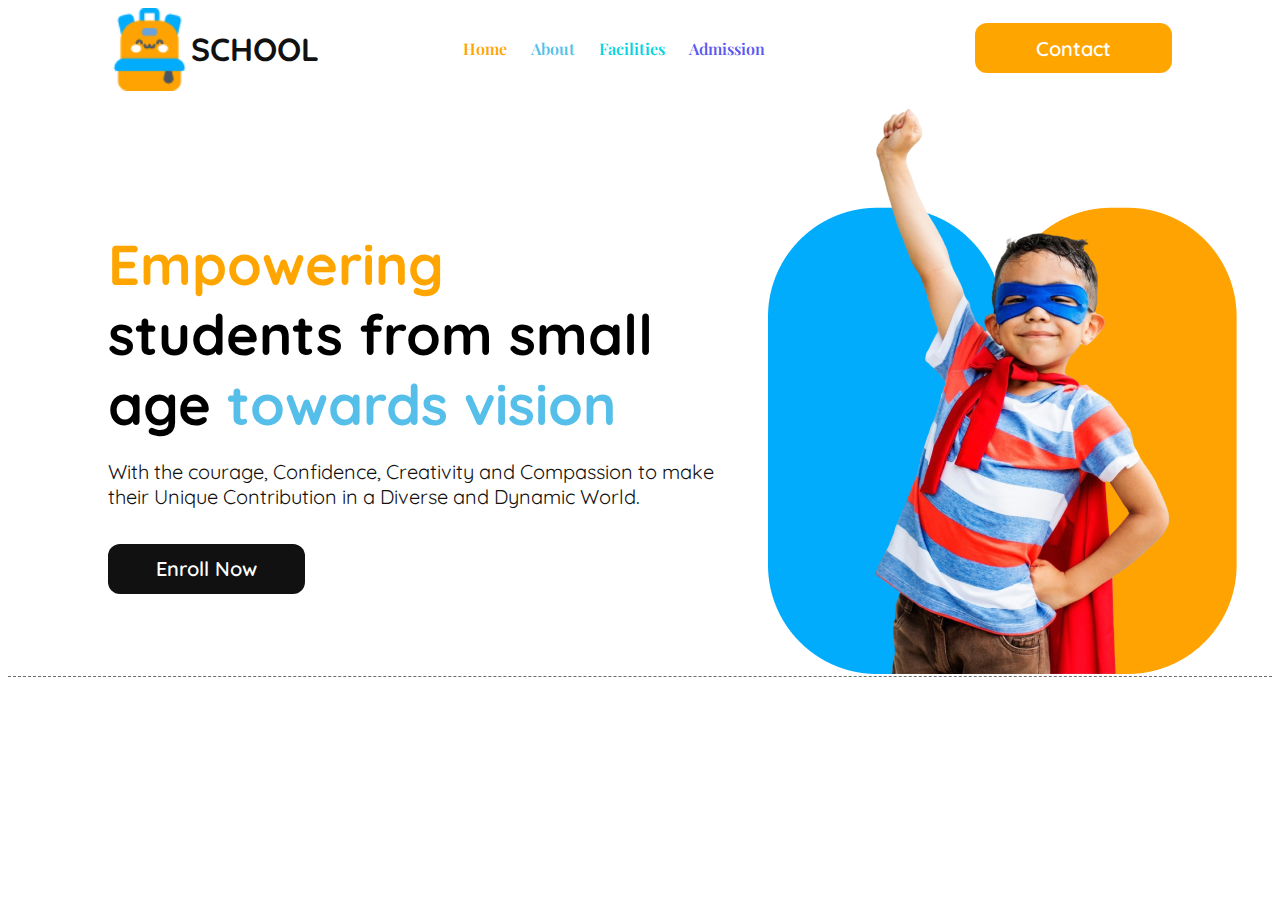
==== index.html @ a9dd479c "first coding html and css code" ====
<!DOCTYPE html>
<html lang="en">
<head>
    <meta charset="UTF-8">
    <meta name="viewport" content="width=device-width, initial-scale=1.0">
    <title>Document</title>
    <link rel="stylesheet" href="https://cdnjs.cloudflare.com/ajax/libs/font-awesome/6.7.2/css/all.min.css" integrity="sha512-Evv84Mr4kqVGRNSgIGL/F/aIDqQb7xQ2vcrdIwxfjThSH8CSR7PBEakCr51Ck+w+/U6swU2Im1vVX0SVk9ABhg==" crossorigin="anonymous" referrerpolicy="no-referrer" />
    <!-- css style link -->
    <link rel="stylesheet" href="style.css">
</head>
<body>
    <header>
        <nav class="navbar">
            <div class="nav-lh">
                <img src="assets/logo.png" alt="" class="nav-logo">
                <h1 class="nav-title">SCHOOL</h1>
            </div>
            <div class="nav-links">
                <a style="color: orange;" href="#">Home</a>
                <a style="color: rgb(85, 191, 233)" href="#">About</a>
                <a style="color: rgb(5, 212, 223);" href="#">Facilities</a>
                <a style="color: rgb(93, 88, 239);" href="#">Admission</a>
            </div>
            <div class="nav-btn">
                <button style="background-color: orange;" class="primary-btn">Contact</button>
            </div>
            <div class="fas fa-bars" id="menu-btn"></div>
        </nav>

        <div class="header">
             <div class="header-container">
                <h2 class="header-title"><span style="color: orange;">Empowering </span><br> students from small age <span style="color:rgb(85, 191, 233);">towards vision</span></h2>
                <p class="header-des">With the courage, Confidence, Creativity and Compassion to make their Unique Contribution in a Diverse and Dynamic World.</p>
                <button class="primary-btn">Enroll Now</button>
             </div>
            <div class="header-img">
                <img src="assets/hero-kids.png" alt="" class="hero">
            </div>
        </div>
    </header>
    <main>
        
    </main>
    <footer>
        
    </footer>
</body>
</html>
---- style.css ----
@import url('https://fonts.googleapis.com/css2?family=Playfair+Display:ital,wght@0,400..900;1,400..900&family=Quicksand:wght@300..700&display=swap');

body{
    font-family: "Playfair Display", serif;
  font-optical-sizing: auto;
  font-weight:600;
  font-style: normal;
}
/* share code */
.primary-btn{
    width: 197px;
    height: 50px;
    justify-content: center;
    align-items: center;
    padding: 10px;
    border-radius: 12px;
    background: rgb(17, 17, 17);
    color: rgb(255, 255, 255);
    font-family: Quicksand;
    font-size: 20px;
    font-weight: 600;
    margin-top: 15px;
    border: none;
}


/* navbar start here */
 nav{
    display: flex;
    justify-content: space-between;
    margin-left: 100px;
    margin-right: 100px;
 }
 .nav-lh{
    display: flex;
 }
 .nav-logo{
    width: 100%;
    height: 100%;
 }
 .nav-title{
    color: rgb(17, 17, 17);
    font-family: Quicksand;
    font-size: 32px;
    font-weight: 700;
 }
 .nav-links{
    width: 387px;
    height: 30px;
    margin-top: 30px;
 }
 .nav-links > a{
    text-decoration: none;
    margin-left: 20px;
 }
 /* header section start */
 header{
    border-bottom: 1px dashed rgb(109, 108, 108);
 }
 .header{
    width: 1158.61px;
    height: 575px;
    margin-left: 100px;
    margin-top: 10px;
    display: flex;
    flex-direction: row;
    justify-content: flex-start;
    align-items: center;
    gap: 50;
 }
 .header-title{
    width: 640px;
    height: 183px;
    font-family: Quicksand;
    font-size: 56px;
    font-weight: 700;
    text-align: left;
 }
 .header-des{
    width: 640px;
    color: rgb(17, 17, 17);
    font-family: Quicksand;
    font-size: 20px;
    font-weight: 400;
    line-height: 25px;
    text-align: left;
 }
 .header-img{
    margin-left: 20px;
 }
 #menu-btn{
    display: none;
 }






 @media screen and (max-width:576px) {
    .nav-title, .nav-links, .nav-btn{
        display: none;
    }
    nav{
        display: flex;
        width: 100%;
        margin-left: 0;
        border-bottom:1px solid rgb(254, 163, 1);
    }
    .nav-logo{
        height:54px;
        margin-bottom: 20px;
    }
    #menu-btn{
        display: inline-block;
        margin-right: 0;
        font-size:30px;
    }
    .header{
        margin-top: 50px;
        height: 100%;
        width: 100%;
        display: flex;
        flex-direction: column-reverse;
        text-align: center;
        margin-left: 0;
        border-bottom: none;
    }
    .header-container .header-title, .header-des, .header-img{
        width: 100%;
        height: 100%;
        text-align: center;
        margin-left: 0;
    }
     .header-img > img{
        width: 100%;
        
        margin-left: 0;
     } 
 }
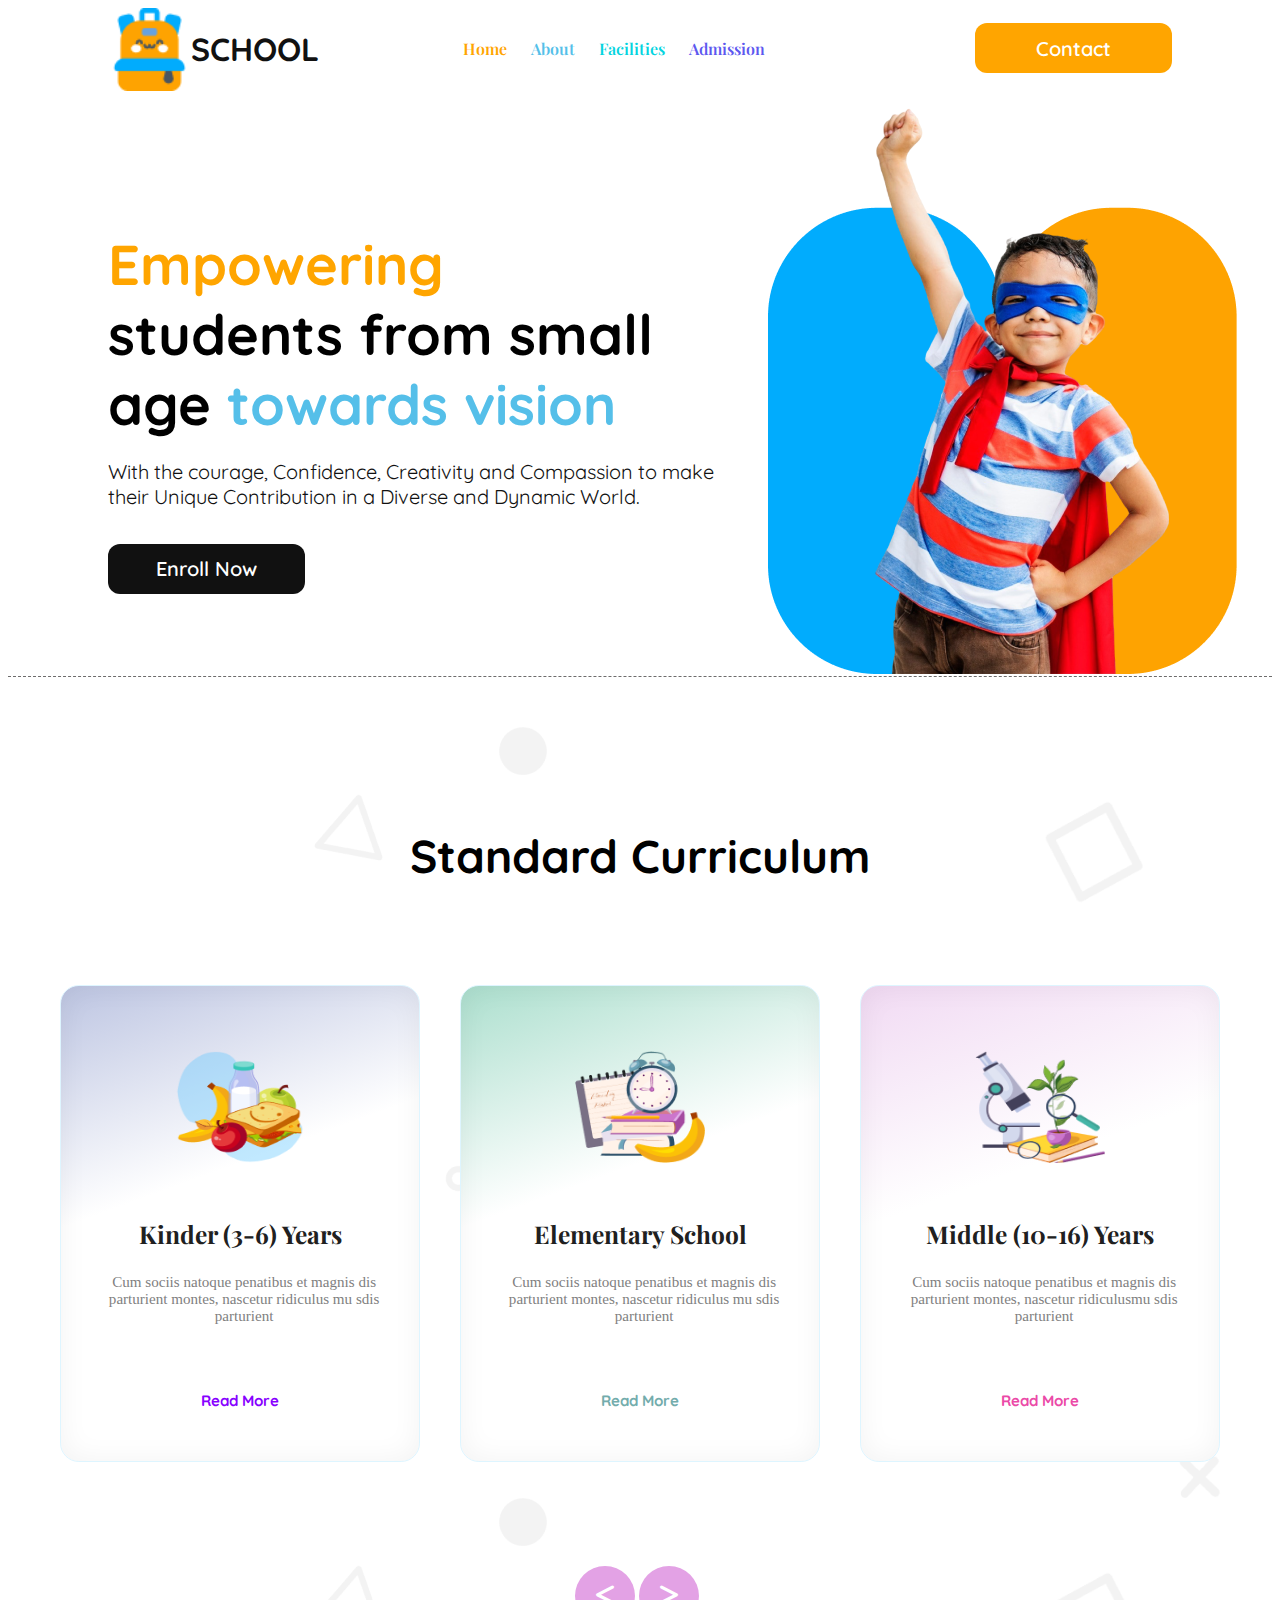
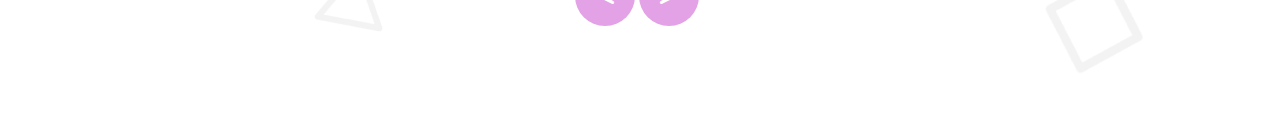
==== commit 4856721b: "added curriculum section" ====
--- a/index.html
+++ b/index.html
@@ -26,7 +26,9 @@
             </div>
             <div class="fas fa-bars" id="menu-btn"></div>
         </nav>
+        <!-- navbar ends here -->
 
+        <!-- banner start here -->
         <div class="header">
              <div class="header-container">
                 <h2 class="header-title"><span style="color: orange;">Empowering </span><br> students from small age <span style="color:rgb(85, 191, 233);">towards vision</span></h2>
@@ -38,8 +40,35 @@
             </div>
         </div>
     </header>
+    <!-- main section start here -->
     <main>
-        
+        <section class="curriculum">
+            <h1 class="curriculum-title">Standard Curriculum</h1>
+            <div class="card-container">
+                <div id="card-1" class="card">
+                    <img src="assets/kinder.png" alt="" class="card-img">
+                    <h3 class="card-title">Kinder (3-6) Years</h3>
+                    <p class="card-des">Cum sociis natoque penatibus et magnis dis parturient montes, nascetur ridiculus mu sdis parturient</p>
+                    <button style=" color: rgb(135, 0, 255);" class="card-btn">Read More</button>
+                </div>
+                <div id="card-2" class="card">
+                    <img src="assets/elementary.png" alt="" class="card-img">
+                    <h3 class="card-title">Elementary School</h3>
+                    <p class="card-des">Cum sociis natoque penatibus et magnis dis parturient montes, nascetur ridiculus mu sdis parturient</p>
+                    <button style=" color: rgb(115, 172, 172);" class="card-btn">Read More</button>
+                </div>
+                <div id="card-3" class="card">
+                    <img src="assets/middle.png" alt="" class="card-img">
+                    <h3 class="card-title">Middle (10-16) Years</h3>
+                    <p class="card-des">Cum sociis natoque penatibus et magnis dis parturient montes, nascetur ridiculusmu sdis parturient</p>
+                    <button style=" color: rgb(235, 73, 167);" class="card-btn">Read More</button>
+                </div>
+            </div>
+            <div class="than-icon">
+                <button class="btn pg-btn"><i class="fas fa-less-than"> </i></button>
+                <button class="btn pg-btn"><i class="fas fa-greater-than"></i></button>
+            </div>
+        </section>
     </main>
     <footer>
         
--- a/style.css
+++ b/style.css
@@ -91,8 +91,99 @@
  #menu-btn{
     display: none;
  }
-
-
+ /* curriculum section related style */
+ .curriculum{
+   height: 879px;
+   margin-top: 50px;
+   display: flex;
+   flex-direction: column;
+   justify-content: flex-start;
+   align-items: center;
+   gap: 80;
+   padding: 60px 0px 60px 0px;
+   background: url(assets/bg.png);
+ }
+ .curriculum-title{
+   color: rgb(0, 0, 0);
+   font-family: Quicksand;
+   font-size: 46px;
+   font-weight: 700;
+   text-align: center;
+   margin-bottom: 100px;
+   margin-top: 40px;
+ }
+ .card-container{
+   width: 1160px;
+   height: 481.5px;
+   margin: 0 auto;
+   display: flex;
+   gap: 40px;
+ }
+ #card-1{
+   box-shadow: inset 0px 0px 28.3px 0.94px rgba(0, 0, 0, 0.05);
+background: linear-gradient(160.00deg, rgb(189, 197, 226),rgba(255, 255, 255, 0) 40%),rgb(255, 255, 255);
+ }
+ #card-2{
+   box-shadow: inset 0px 0px 28.3px 0.94px rgba(0, 0, 0, 0.05);
+background: linear-gradient(160.00deg, rgb(172, 223, 206),rgba(255, 255, 255, 0) 40%),rgb(255, 255, 255);
+ }
+ #card-3{
+   box-shadow: inset 0px 0px 28.3px 0.94px rgba(0, 0, 0, 0.05);
+background: linear-gradient(160.00deg, rgb(241, 218, 243),rgba(255, 255, 255, 0) 40%),rgb(255,255,255);
+ }
+ .card{
+   width: 367.8px;
+   height: 476.78px;
+   box-sizing: border-box;
+   border: 0.94px solid rgb(222, 245, 255);
+   border-radius: 18.86px;
+   text-align: center;
+ }
+ .card-img{
+   width: 130.7px;
+   height:111.94px;
+   margin-top: 65px;
+ }
+ .card-title{
+   color: rgb(32, 32, 32);
+   font-size: 24.52px;
+   font-weight: 700;
+   text-align: center;
+   margin-top: 50px;
+ }
+ .card-des{
+   width: 286.26px;
+   color: rgb(128, 128, 128);
+   font-family: Raleway;
+   font-size: 15.09px;
+   font-weight: 500;
+   margin-left: 40px;
+   text-align: center;
+ }
+ .card-btn{
+   background: none;
+   border: none;
+   font-family: Quicksand;
+   font-size: 15.09px;
+   font-weight: 700;
+   text-align: center;
+   margin-top: 50px;
+ }
+ .than-icon{
+   margin-top: 100px;
+   width: 130px;
+   height: 60px
+ }
+ .pg-btn{
+   width: 60px;
+   height: 60px;
+   border-radius: 30px;
+   border: none;
+   background: rgb(227, 162, 229);
+   color: rgb(255, 255, 255);
+   font-size: 24px;
+   text-align: center;
+ }
 
 
 
@@ -134,7 +225,27 @@
     }
      .header-img > img{
         width: 100%;
-        
         margin-left: 0;
      } 
+     .curriculum{
+      height: 100%;
+      display: flex;
+      flex-direction: column;
+      justify-content: flex-start;
+      align-items: center;
+      gap: 50;
+      padding: 60px 0px 60px 0px;
+      background: url(assets/bg.png);
+    }
+     .card-container{
+      width: 100%;
+      height: 100%;
+      margin: 0 auto;
+      display: flex;
+      flex-direction: column;
+      gap: 40px;
+    }
+    .pg-btn{
+      display: none;
+    }
  }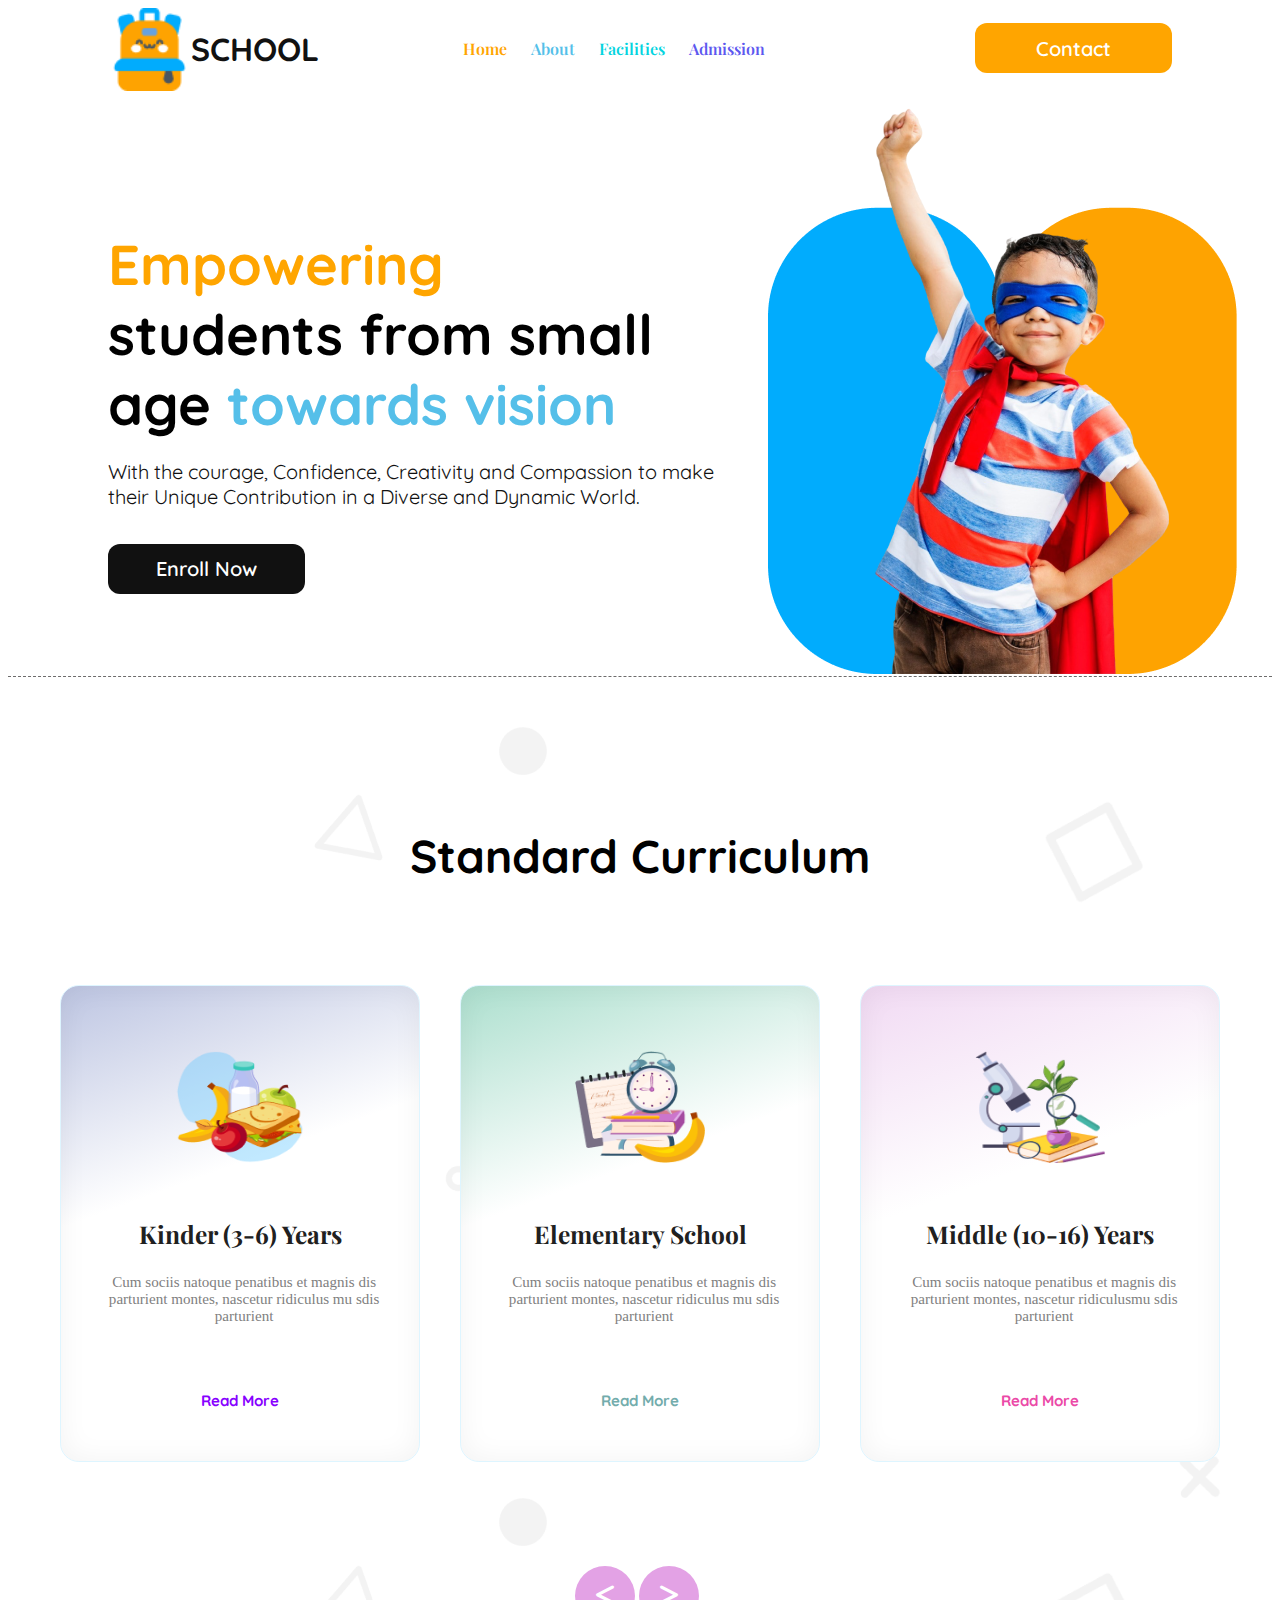
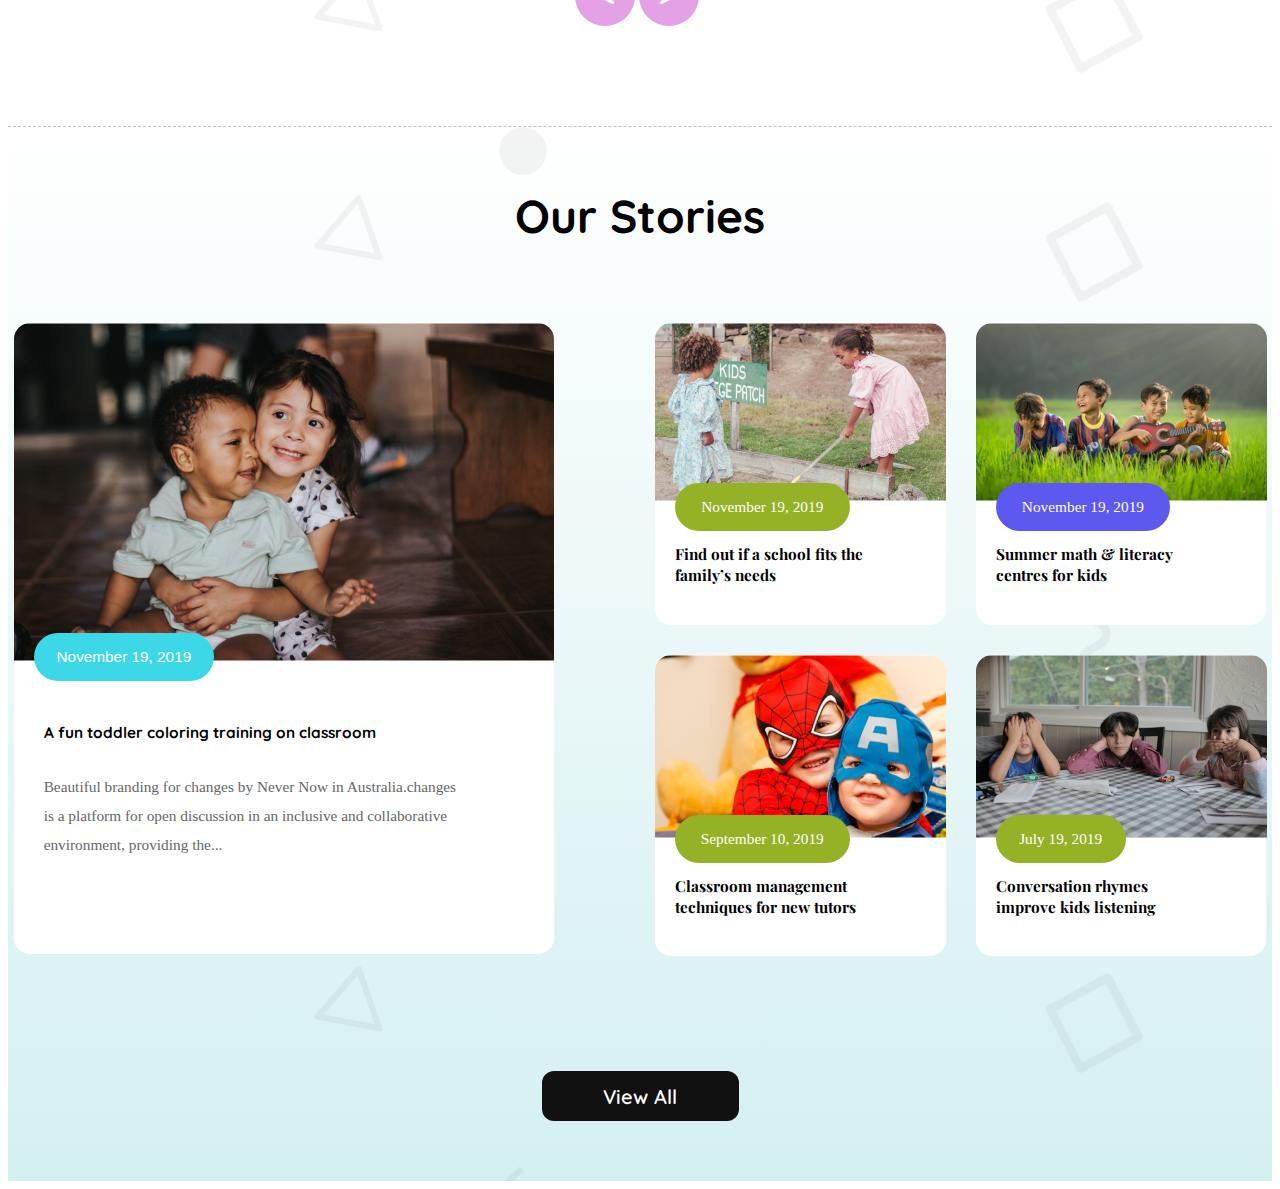
==== commit 42290ca3: "added 1 section" ====
--- a/index.html
+++ b/index.html
@@ -42,6 +42,7 @@
     </header>
     <!-- main section start here -->
     <main>
+        <!-- curriculum section starts -->
         <section class="curriculum">
             <h1 class="curriculum-title">Standard Curriculum</h1>
             <div class="card-container">
@@ -69,6 +70,53 @@
                 <button class="btn pg-btn"><i class="fas fa-greater-than"></i></button>
             </div>
         </section>
+        <!-- stories section starts -->
+         <section class="stories">
+            <h2 class="stories-title">Our Stories</h2>
+            <div class="children-cards">
+                <div class="children-card-1">
+                    <div id="baby-card">
+                        <img class="baby-img" src="assets/story-1.png" alt="" srcset="">
+                        <button style="background-color: rgb(60, 216, 232);" class="baby-card-btn1">November 19, 2019</button>
+                        <p class="baby-des1">A fun toddler coloring training on classroom</p>
+                        <p class="baby-des-2">Beautiful branding for changes by Never Now in Australia.changes is a platform for open discussion in an inclusive and collaborative environment, providing the...</p>
+                    </div>
+                </div>
+                <div class="children-card-2">
+                    <div class="baby-card">
+                        <img class="baby-img" src="assets/story-2.png" alt="" srcset="">
+                        <button style="background-color: rgb(149, 178, 38);" class="baby-card-btn">November 19, 2019</button>
+                        <p class="baby-des">Find out if a school fits the family’s needs</p>
+                    </div>
+                    <div class="baby-card">
+                        <img class="baby-img" src="assets/story-3.png" alt="" srcset="">
+                        <button style="background-color:rgb(93, 88, 240);" class="baby-card-btn">November 19, 2019</button>
+                        <p class="baby-des">Summer math & literacy centres for kids</p>
+                    </div>
+                    <div class="baby-card hide-card">
+                        <img class="baby-img" src="assets/story-3.png" alt="" srcset="">
+                        <button style="background-color:rgb(93, 88, 240);" class="baby-card-btn">November 19, 2019</button>
+                        <p class="baby-des">Summer math & literacy centres for kids</p>
+                    </div>
+                    <div class="baby-card hide-card">
+                        <img class="baby-img" src="assets/story-3.png" alt="" srcset="">
+                        <button style="background-color:rgb(93, 88, 240);" class="baby-card-btn">November 19, 2019</button>
+                        <p class="baby-des">Summer math & literacy centres for kids</p>
+                    </div>
+                    <div class="baby-card">
+                        <img class="baby-img" src="assets/story-4.png" alt="" srcset="">
+                        <button style="background-color: rgb(149, 178, 38);" class="baby-card-btn">September 10, 2019</button>
+                        <p class="baby-des">Classroom management techniques for new tutors</p>
+                    </div>
+                    <div class="baby-card">
+                        <img class="baby-img" src="assets/story-5.png" alt="" srcset="">
+                        <button style="background-color: rgb(149, 178, 38); width: 130px;" class="baby-card-btn">July 19, 2019</button>
+                        <p class="baby-des">Conversation rhymes improve kids listening</p>
+                    </div>
+                </div>
+            </div>
+            <button class="primary-btn">View All</button>
+         </section>
     </main>
     <footer>
         
--- a/style.css
+++ b/style.css
@@ -102,6 +102,7 @@
    gap: 80;
    padding: 60px 0px 60px 0px;
    background: url(assets/bg.png);
+   border-bottom: 1px dashed rgb(194, 192, 192);
  }
  .curriculum-title{
    color: rgb(0, 0, 0);
@@ -184,8 +185,121 @@
    font-size: 24px;
    text-align: center;
  }
-
-
+ /* stories related style */
+
+ .stories{
+   display: flex;
+   flex-direction: column;
+   justify-content: center;
+   align-items: center;
+   gap: 80;
+   padding: 60px 0px 60px 0px;
+   margin-top: 0;
+   background: url(assets/bg.png),linear-gradient(0.00deg, rgba(114, 203, 209, 0.3),rgba(255, 255, 255, 0.3) 100%);
+ }
+ .stories-title{
+   margin-top: 0;
+   color: rgb(0, 0, 0);
+   font-family: Quicksand;
+   font-size: 46px;
+   font-weight: 700;
+   text-align: center;
+ }
+.children-cards{
+   margin-top: 40px;
+   display: grid;
+   grid-template-columns: repeat(2, 1fr);
+   margin-bottom: 100px;
+   gap: 30px;
+}
+.children-card-2{
+   display: grid;
+   grid-template-columns: repeat(2, 1fr);
+   grid-template-rows: repeat(2, 1fr);
+   gap: 30px;
+}
+.children-card-1{
+   width: 540.27px;
+   height: 630.52px;
+   border-radius: 16px;
+   background: rgb(255, 255, 255);
+}
+.baby-card{
+   width: 290.69px;
+   height: 301.61px;
+   border-radius: 16px;
+   background: rgb(255, 255, 255);
+}
+.hide-card{
+   display: none;
+}
+.baby-img{
+   position: absolute;
+   border-radius: 16px 16px 0px 0px;
+}
+.baby-card-btn1{
+   position: absolute;
+   width: 180.51px;
+   height: 47.93px;
+   border-radius: 47.93px;
+   color: rgb(255, 255, 255);
+   font-size: 15.34px;
+   font-weight: 500;
+   text-transform: capitalize;
+   margin-top: 310px;
+   margin-left: 20px;
+   border: none;
+}
+.baby-card-btn{
+   position: absolute;
+   width: 174.51px;
+   height: 47.93px;
+   border-radius: 47.93px;
+   color: rgb(255, 255, 255);
+   font-family: Raleway;
+   font-size: 15.34px;
+   font-weight: 500;
+   text-transform: capitalize;
+   margin-top: 160px;
+   margin-left: 20px;
+   border: none;
+}
+.baby-des1{
+   width: 402.49px;
+   position: absolute;
+   margin-top: 400px;
+   color: rgb(0, 0, 0);
+   font-size: 15.34px;
+   font-weight: 700;
+   text-align: left;
+   font-family: Quicksand;
+   height: 47.93px;
+   margin-left: 30px;
+}
+.baby-des-2{
+   position: absolute;
+   color: rgb(102, 102, 102);
+   font-family: Raleway;
+   font-size: 15.34px;
+   font-weight: 500;
+   line-height: 28.76px;
+   letter-spacing: 0%;
+   text-align: left;
+   margin-top: 450px;
+   margin-left: 30px;
+   width: 425px;
+}
+.baby-des{
+   position: absolute;
+   margin-top: 220px;
+   color: rgb(0, 0, 0);
+   font-size: 15.34px;
+   font-weight: 700;
+   text-align: left;
+   width: 198.04px;
+   height: 47.93px;
+   margin-left: 20px;
+}
 
 
  @media screen and (max-width:576px) {
@@ -234,6 +348,8 @@
       justify-content: flex-start;
       align-items: center;
       gap: 50;
+      width: 100%;
+      margin: 0 auto;
       padding: 60px 0px 60px 0px;
       background: url(assets/bg.png);
     }
@@ -241,11 +357,38 @@
       width: 100%;
       height: 100%;
       margin: 0 auto;
+      margin-left: 5px;
+      margin-right: 5px;
       display: flex;
       flex-direction: column;
-      gap: 40px;
+      align-items: center;
+    }
+    .curriculum-title{
+      width: 100%;
+      margin-bottom: 10px;
     }
     .pg-btn{
       display: none;
     }
+    .children-card-1{
+      display: none;
+    }
+    .stories, .stories-title, .children-card-2 {
+      width: 100%;
+    }
+    .children-card-2{
+      width: 100%;
+      display: grid;
+      grid-template-columns: repeat(2, 1fr);
+      align-items: center;
+      margin-left: 10px;
+    }
+    .baby-card{
+      width: ;
+   }
+    
+    .baby-img >img{
+      width: 100%;
+    }
+    
  }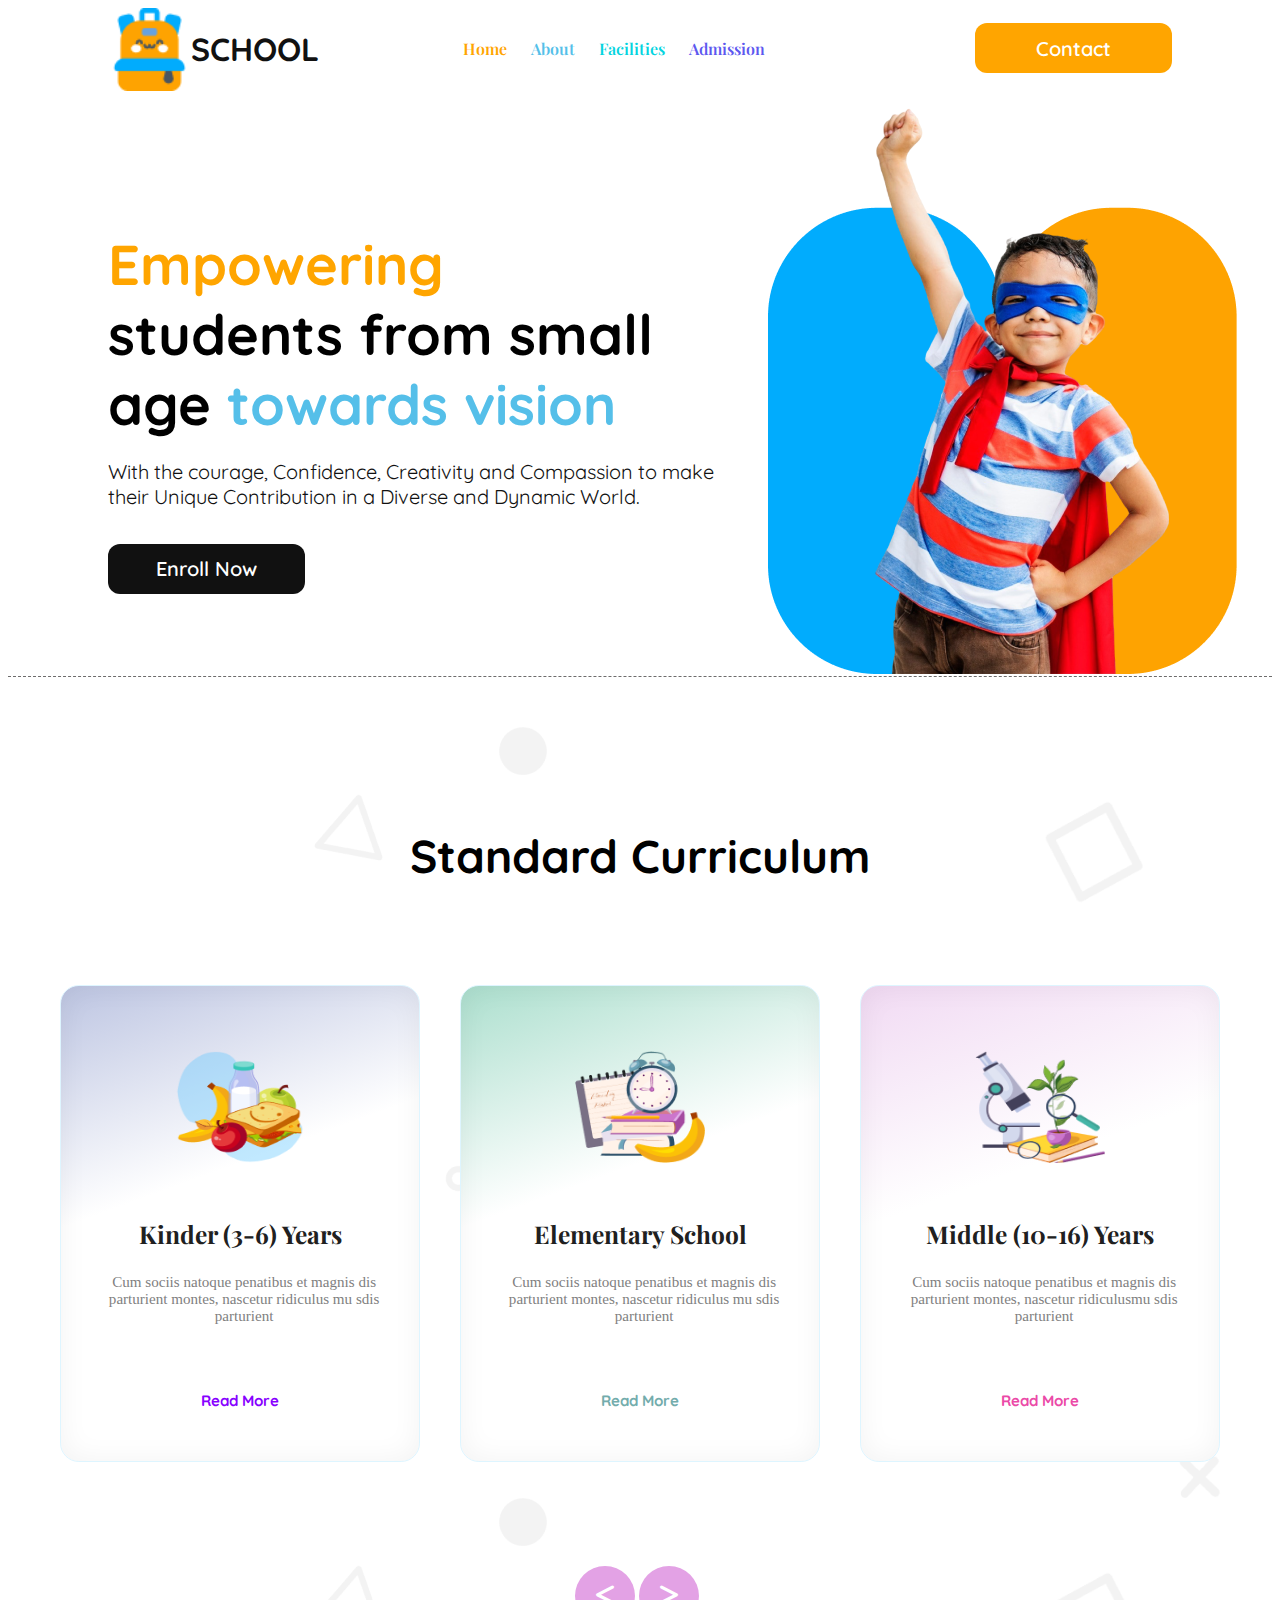
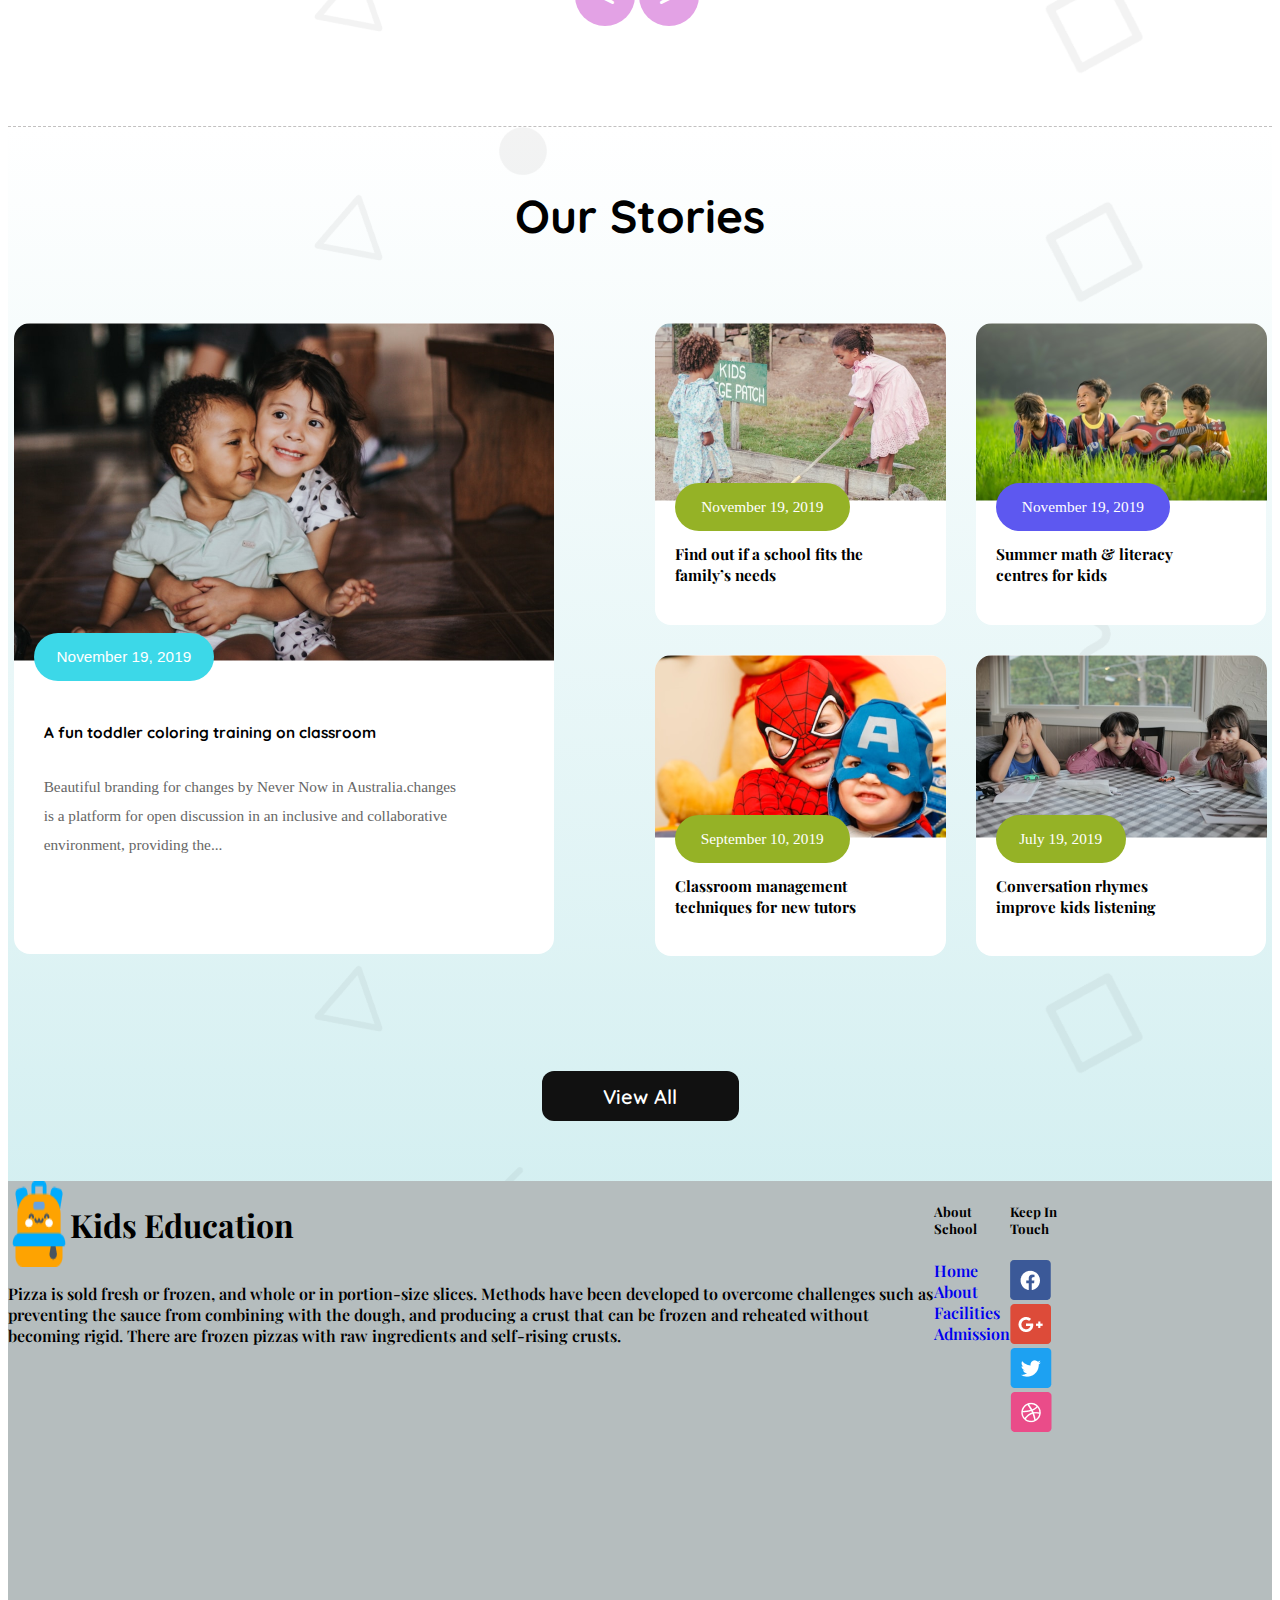
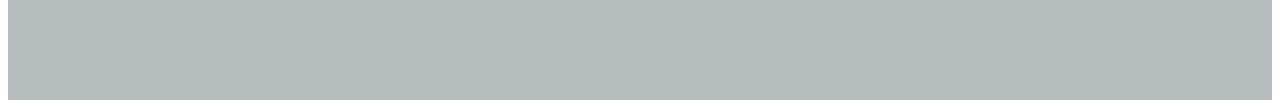
==== commit c3a46dfe: "added footer section design" ====
--- a/index.html
+++ b/index.html
@@ -88,28 +88,29 @@
                         <button style="background-color: rgb(149, 178, 38);" class="baby-card-btn">November 19, 2019</button>
                         <p class="baby-des">Find out if a school fits the family’s needs</p>
                     </div>
+                    
                     <div class="baby-card">
-                        <img class="baby-img" src="assets/story-3.png" alt="" srcset="">
+                        <img class="baby-img" src="assets/story-3.png" alt="" >
                         <button style="background-color:rgb(93, 88, 240);" class="baby-card-btn">November 19, 2019</button>
                         <p class="baby-des">Summer math & literacy centres for kids</p>
                     </div>
                     <div class="baby-card hide-card">
-                        <img class="baby-img" src="assets/story-3.png" alt="" srcset="">
+                        <img class="baby-img" src="assets/story-3.png" alt="" >
                         <button style="background-color:rgb(93, 88, 240);" class="baby-card-btn">November 19, 2019</button>
                         <p class="baby-des">Summer math & literacy centres for kids</p>
                     </div>
                     <div class="baby-card hide-card">
-                        <img class="baby-img" src="assets/story-3.png" alt="" srcset="">
+                        <img class="baby-img" src="assets/story-3.png" alt="" >
                         <button style="background-color:rgb(93, 88, 240);" class="baby-card-btn">November 19, 2019</button>
                         <p class="baby-des">Summer math & literacy centres for kids</p>
                     </div>
                     <div class="baby-card">
-                        <img class="baby-img" src="assets/story-4.png" alt="" srcset="">
+                        <img class="baby-img" src="assets/story-4.png" alt="" >
                         <button style="background-color: rgb(149, 178, 38);" class="baby-card-btn">September 10, 2019</button>
                         <p class="baby-des">Classroom management techniques for new tutors</p>
                     </div>
                     <div class="baby-card">
-                        <img class="baby-img" src="assets/story-5.png" alt="" srcset="">
+                        <img class="baby-img" src="assets/story-5.png" alt="">
                         <button style="background-color: rgb(149, 178, 38); width: 130px;" class="baby-card-btn">July 19, 2019</button>
                         <p class="baby-des">Conversation rhymes improve kids listening</p>
                     </div>
@@ -119,7 +120,29 @@
          </section>
     </main>
     <footer>
-        
+        <div class="footer">
+            <div class="footer-container">
+                <div class="footer-lh">
+                    <img src="assets/logo.png" alt="" srcset="">
+                    <h1 class="f-title">Kids Education</h1>
+                </div>
+                <p class="footer-des">Pizza is sold fresh or frozen, and whole or in portion-size slices. Methods have been developed to overcome challenges such as preventing the sauce from combining with the dough, and producing a crust that can be frozen and reheated without becoming rigid. There are frozen pizzas with raw ingredients and self-rising crusts.</p>
+            </div>
+            <div class="footer-links">
+                <h5 class="link-heading">About School</h5>
+                    <a href="#">Home</a>
+                    <a href="#">About</a>
+                    <a href="#">Facilities</a>
+                    <a href="#">Admission</a>
+            </div>
+            <div class="footer-icon">
+                <h5 class="icon-title">Keep In Touch</h5>
+                <img src="assets/fb.png" alt="">
+                <img src="assets/google+.png" alt="">
+                <img src="assets/twitter.png" alt="">
+                <img src="assets/dribble.png" alt="">
+            </div>
+        </div>
     </footer>
 </body>
 </html>--- a/style.css
+++ b/style.css
@@ -300,6 +300,24 @@
    height: 47.93px;
    margin-left: 20px;
 }
+footer{
+   background-color: rgba(11, 38, 39, 0.3);
+   height: 519px;
+}
+.footer{
+   display: flex;
+   width: 1070.91px;
+   height: 222px;
+}
+.footer-lh{
+   display: flex;
+   flex-direction: row;
+}
+.footer-links > a{
+   display: flex;
+   flex-direction: column;
+   text-decoration: none;
+}
 
 
  @media screen and (max-width:576px) {
@@ -383,12 +401,7 @@
       align-items: center;
       margin-left: 10px;
     }
-    .baby-card{
-      width: ;
-   }
-    
     .baby-img >img{
       width: 100%;
     }
-    
- }+  }
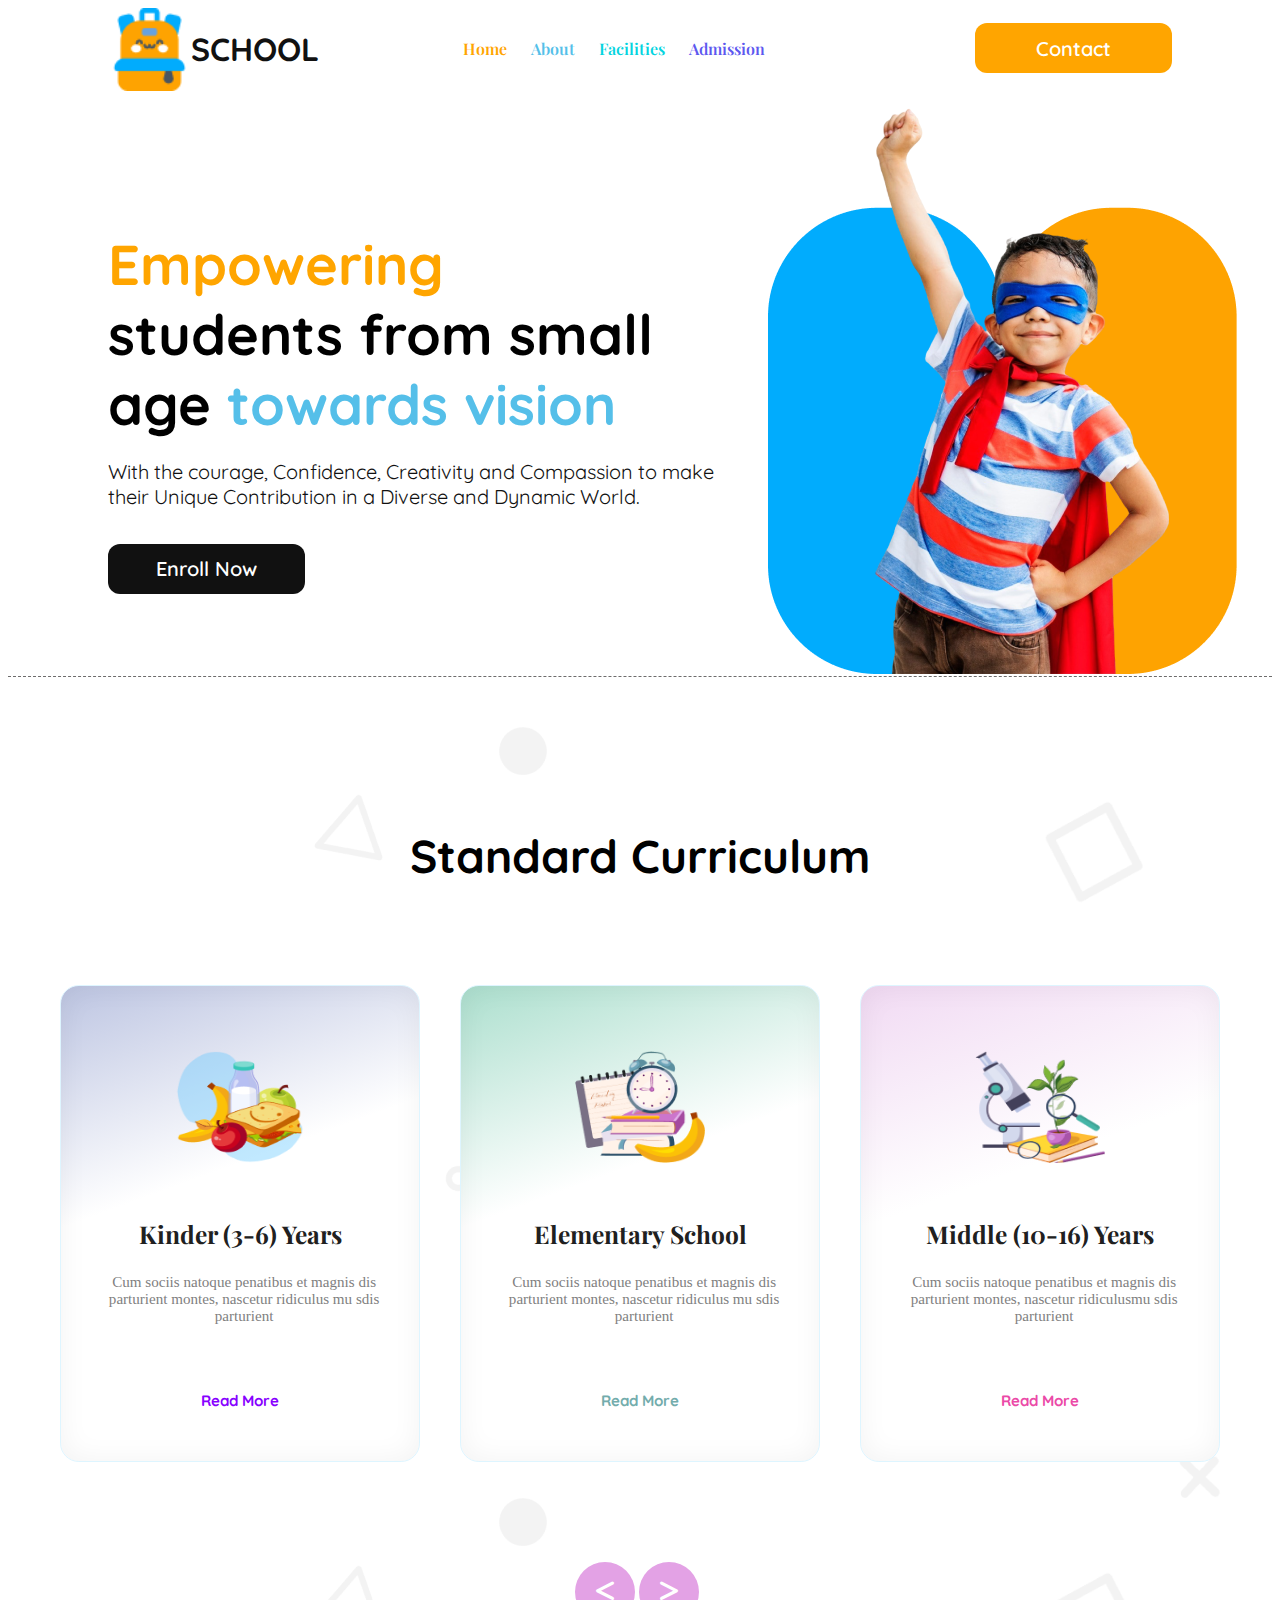
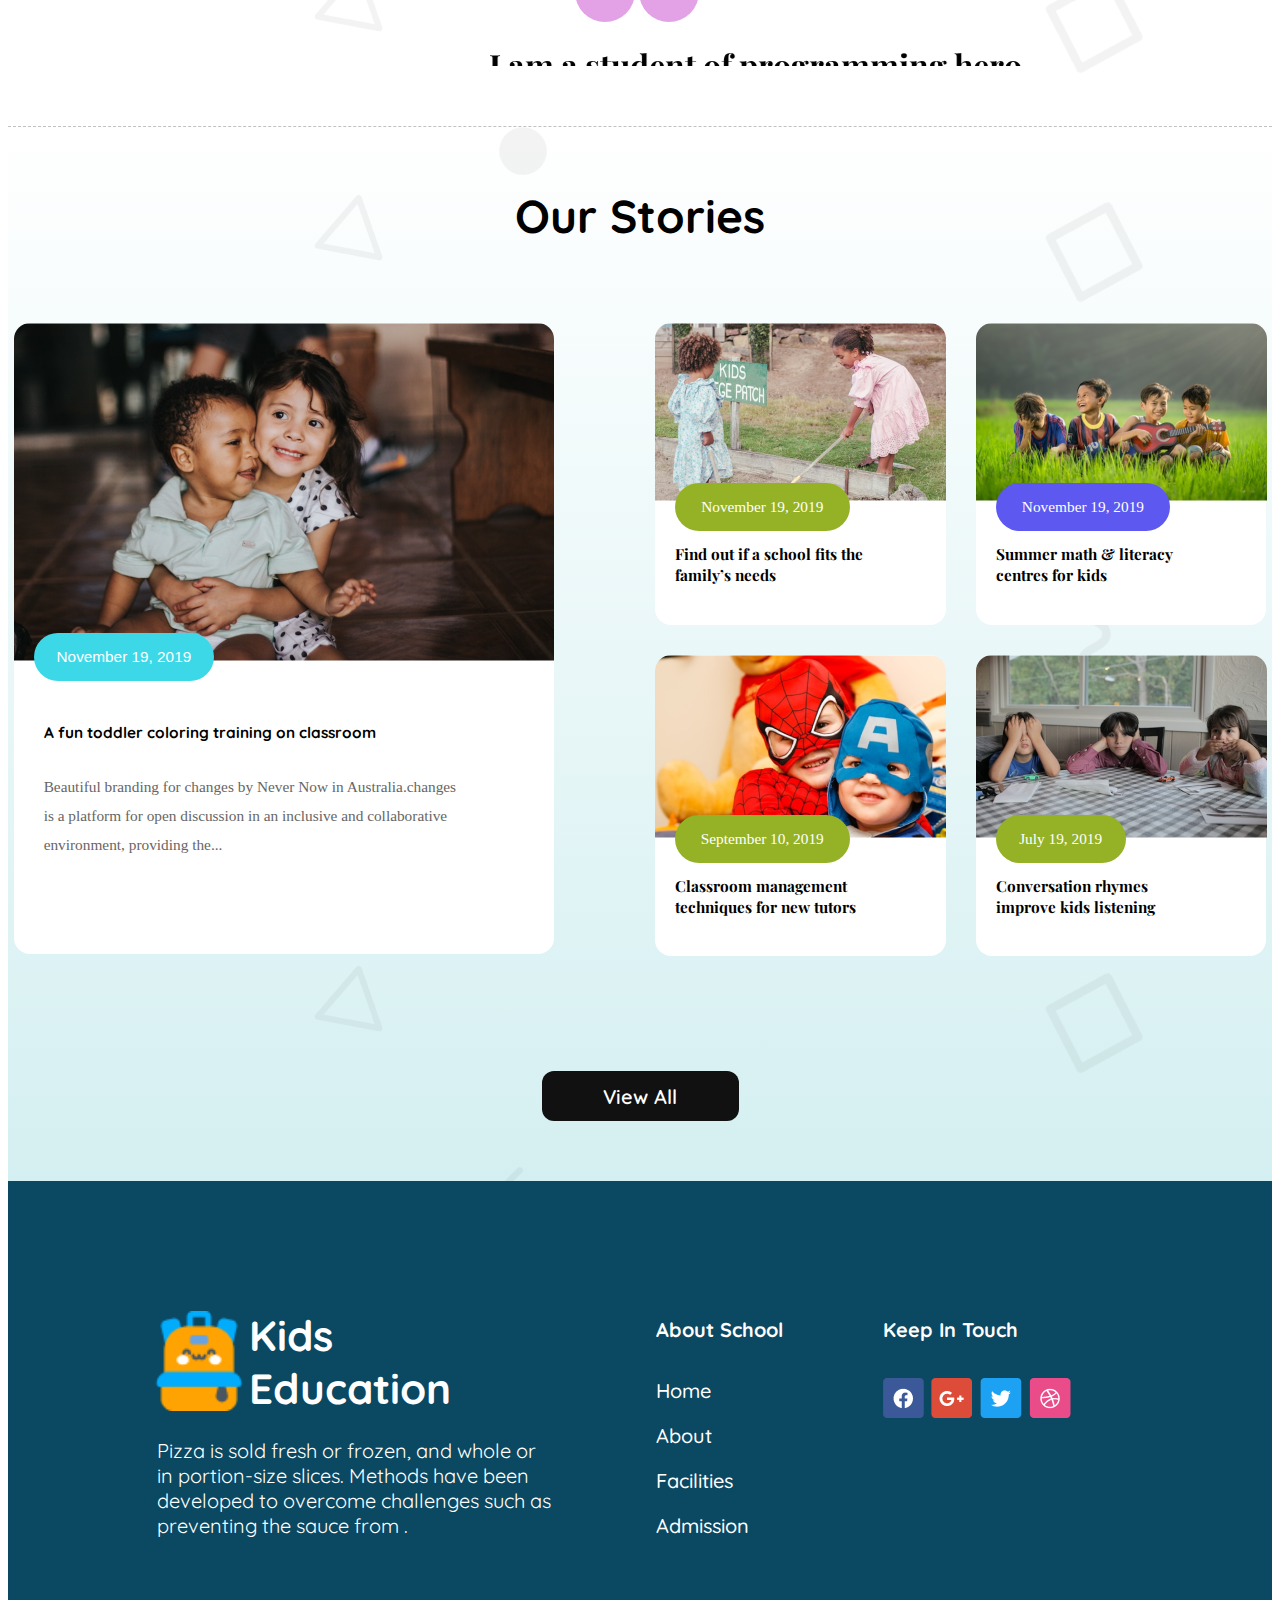
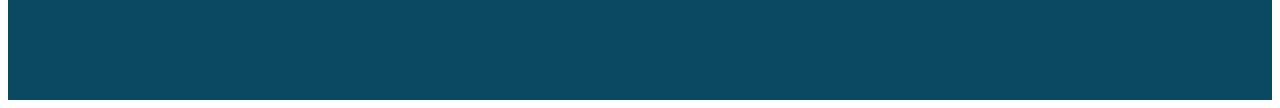
==== commit 9db7c154: "added css style for footer" ====
--- a/index.html
+++ b/index.html
@@ -69,6 +69,7 @@
                 <button class="btn pg-btn"><i class="fas fa-less-than"> </i></button>
                 <button class="btn pg-btn"><i class="fas fa-greater-than"></i></button>
             </div>
+            <marquee behavior="alternate" direction="" width="800px"><h1> I am a student of programming hero</h1></marquee>
         </section>
         <!-- stories section starts -->
          <section class="stories">
@@ -126,7 +127,7 @@
                     <img src="assets/logo.png" alt="" srcset="">
                     <h1 class="f-title">Kids Education</h1>
                 </div>
-                <p class="footer-des">Pizza is sold fresh or frozen, and whole or in portion-size slices. Methods have been developed to overcome challenges such as preventing the sauce from combining with the dough, and producing a crust that can be frozen and reheated without becoming rigid. There are frozen pizzas with raw ingredients and self-rising crusts.</p>
+                <p class="footer-des">Pizza is sold fresh or frozen, and whole or in portion-size slices. Methods have been developed to overcome challenges such as preventing the sauce from . </p>
             </div>
             <div class="footer-links">
                 <h5 class="link-heading">About School</h5>
--- a/style.css
+++ b/style.css
@@ -301,22 +301,73 @@
    margin-left: 20px;
 }
 footer{
-   background-color: rgba(11, 38, 39, 0.3);
+   background-color: rgb(11, 72, 97);
    height: 519px;
 }
 .footer{
    display: flex;
    width: 1070.91px;
    height: 222px;
+   margin-left: 141px;
+   margin-bottom: 175px;
 }
 .footer-lh{
    display: flex;
    flex-direction: row;
+   margin-top: 100px;
+}
+.footer-lh > img{
+   height: 100px;
+   width: 100px;
+   margin-top: 30px;
+}
+.f-title{
+   width: 206.11px;
+   height: 80px;
+   color: rgb(255, 255, 255);
+font-family: Quicksand;
+font-size: 42.14px;
+font-weight: 700;
+text-align: left;
+}
+.footer-des{
+   width: 399.02px;
+height: 100px;
+margin-left: 8px;
+color: rgb(255, 255, 255);
+font-family: Quicksand;
+font-size: 20px;
+font-weight: 400;
+text-align: left;
 }
 .footer-links > a{
    display: flex;
    flex-direction: column;
    text-decoration: none;
+}
+.footer-links, .footer-icon{
+   margin-top: 100px;
+   margin-left: 100px;
+   color: rgb(255, 255, 255);
+   font-family: Quicksand;
+   font-size: 24px;
+   font-weight: 700;
+   line-height: 30px;
+   letter-spacing: 0%;
+   text-align: left;
+}
+.footer-links > a{
+   color: rgb(255, 255, 255);
+font-family: Quicksand;
+font-size: 20px;
+font-weight: 500;
+line-height: 25px;
+text-align: left;
+margin-top: 20px;
+}
+.footer-icon{
+   margin-top: 100px;
+   margin-left: 100px;
 }
 
 
@@ -404,4 +455,27 @@
     .baby-img >img{
       width: 100%;
     }
+    .footer{
+      display: flex;
+      flex-direction: column;
+      width: 390px;
+      height: 100%;
+      margin-left: 10px;
+    }
+    .footer-container, .footer-des{
+      width: 100%;
+    }
+    .footer-container{
+      margin-top: 0;
+    }
+    footer{
+      height: 100%;
+   }
+   .footer-links, .footer-icon{
+      margin-left: 10px;
+      margin-top: 50px;
+   }
+   .footer-icon{
+      margin-bottom: 60px;
+   }
   }
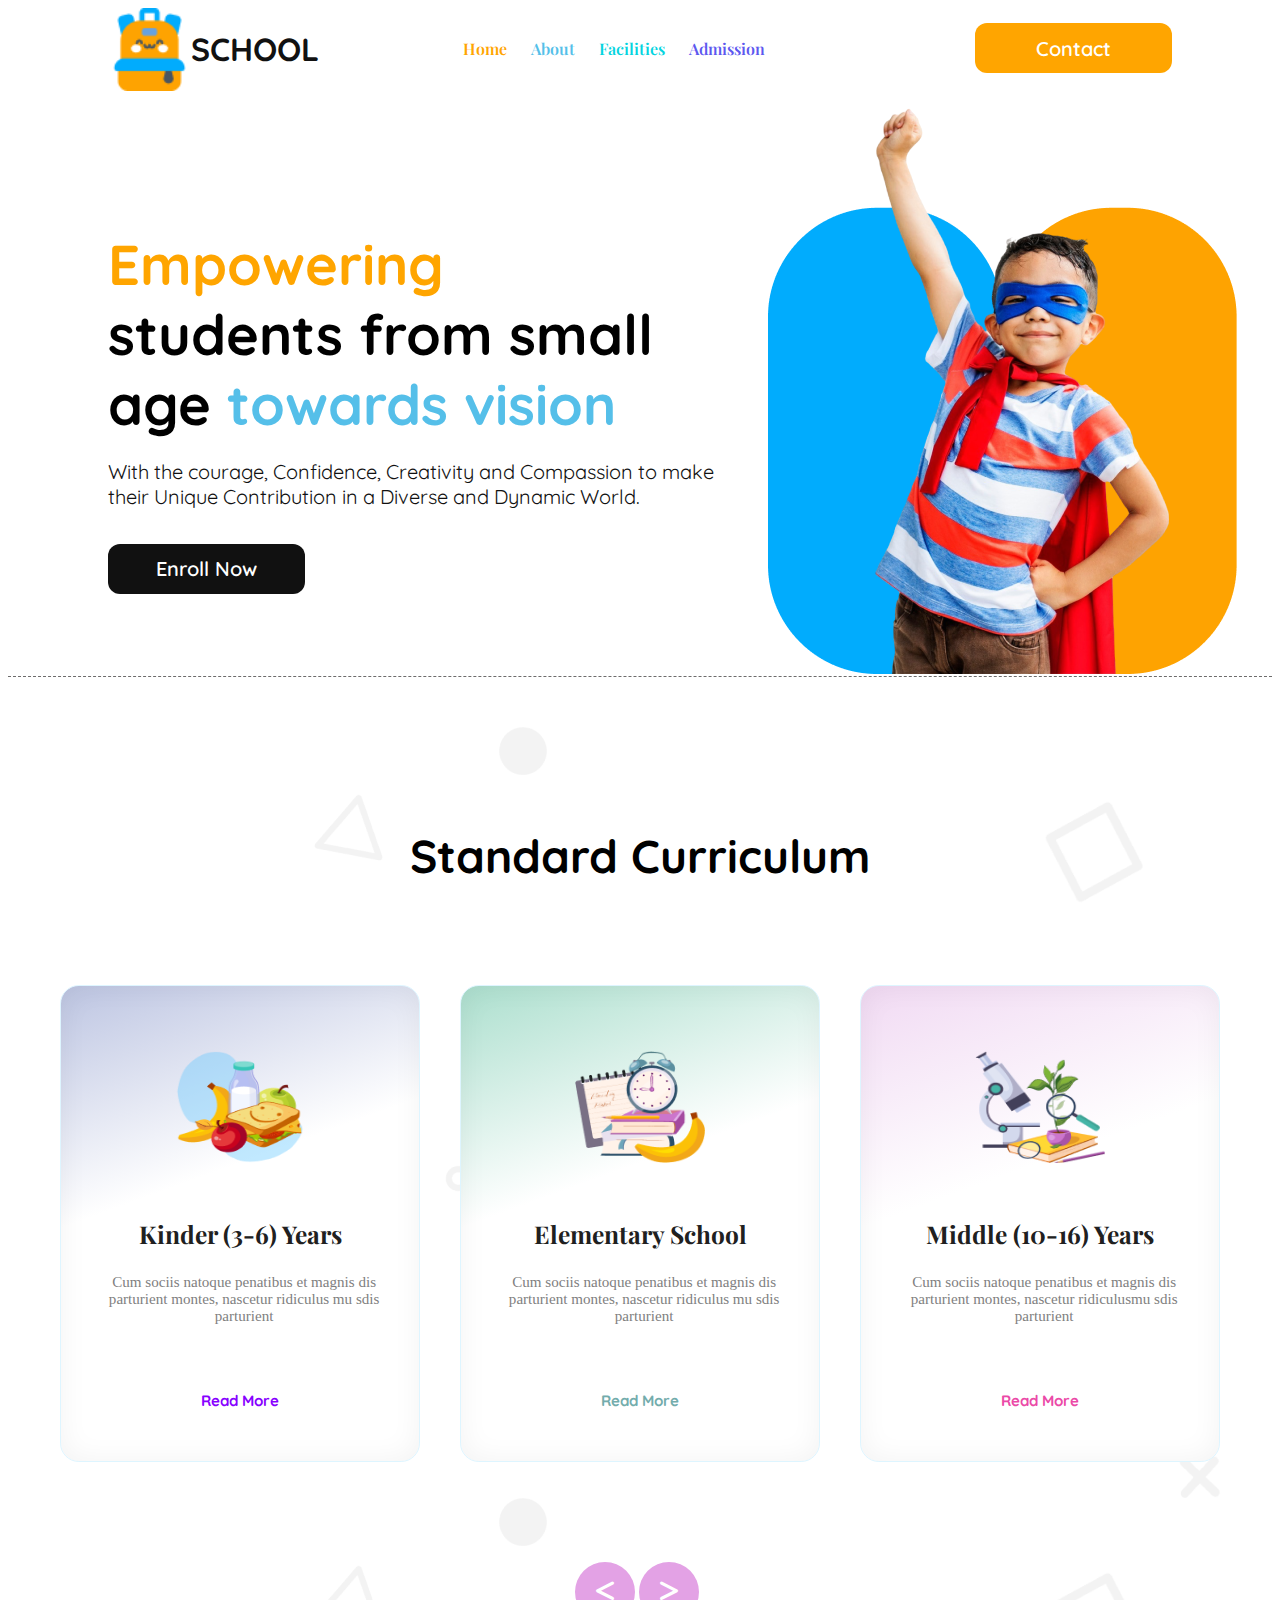
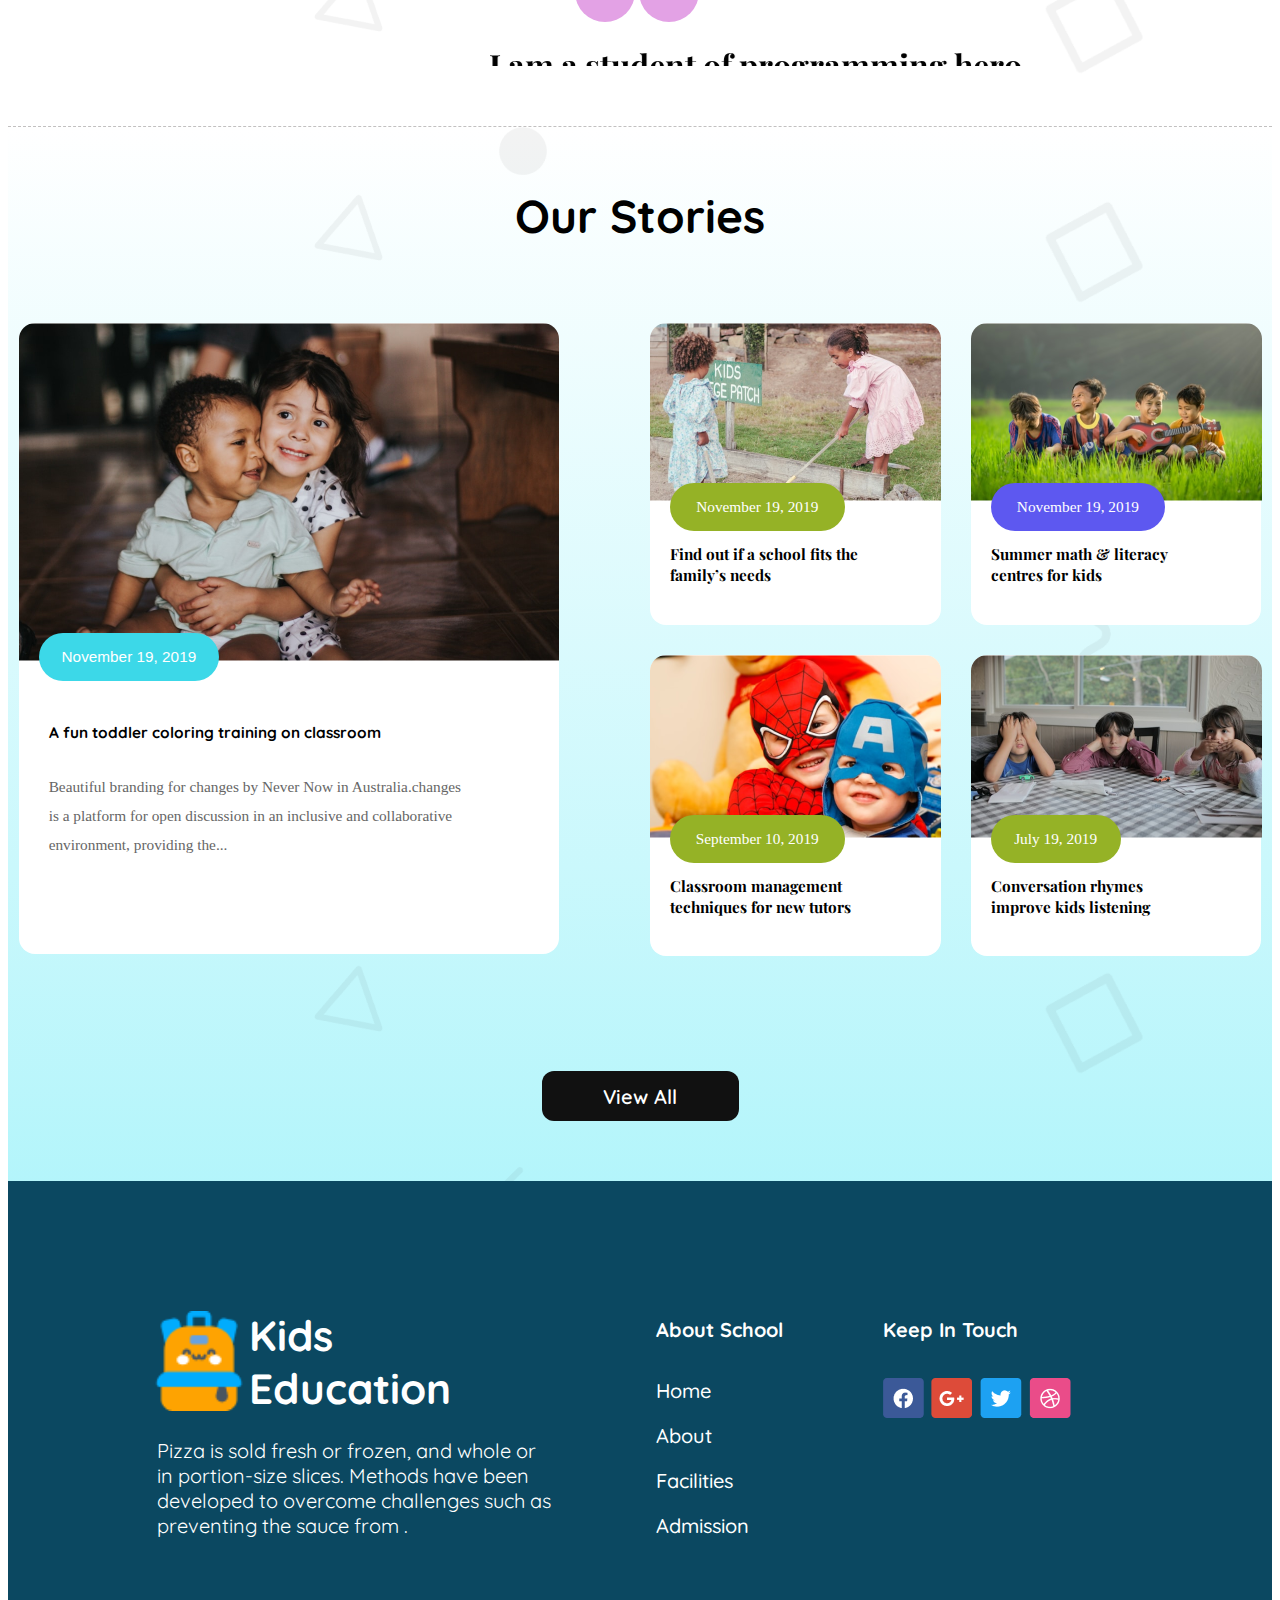
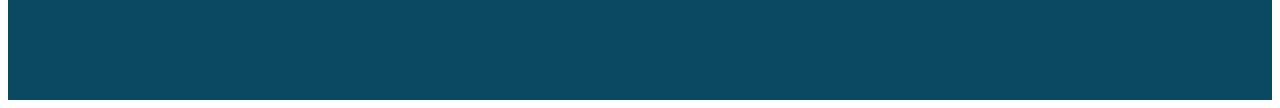
==== commit 67fc3e6c: "added card responsive design" ====
--- a/index.html
+++ b/index.html
@@ -117,7 +117,7 @@
                     </div>
                 </div>
             </div>
-            <button class="primary-btn">View All</button>
+            <button class="primary-btn baby-card-btns">View All</button>
          </section>
     </main>
     <footer>
--- a/style.css
+++ b/style.css
@@ -195,7 +195,7 @@
    gap: 80;
    padding: 60px 0px 60px 0px;
    margin-top: 0;
-   background: url(assets/bg.png),linear-gradient(0.00deg, rgba(114, 203, 209, 0.3),rgba(255, 255, 255, 0.3) 100%);
+   background: url(assets/bg.png),linear-gradient(0.00deg, rgba(5, 222, 241, 0.3),rgba(255, 255, 255, 0.3) 100%);
  }
  .stories-title{
    margin-top: 0;
@@ -210,7 +210,7 @@
    display: grid;
    grid-template-columns: repeat(2, 1fr);
    margin-bottom: 100px;
-   gap: 30px;
+   gap: 20px;
 }
 .children-card-2{
    display: grid;
@@ -325,10 +325,10 @@
    width: 206.11px;
    height: 80px;
    color: rgb(255, 255, 255);
-font-family: Quicksand;
-font-size: 42.14px;
-font-weight: 700;
-text-align: left;
+   font-family: Quicksand;
+   font-size: 42.14px;
+   font-weight: 700;
+   text-align: left;
 }
 .footer-des{
    width: 399.02px;
@@ -358,12 +358,12 @@
 }
 .footer-links > a{
    color: rgb(255, 255, 255);
-font-family: Quicksand;
-font-size: 20px;
-font-weight: 500;
-line-height: 25px;
-text-align: left;
-margin-top: 20px;
+   font-family: Quicksand;
+   font-size: 20px;
+   font-weight: 500;
+   line-height: 25px;
+   text-align: left;
+   margin-top: 20px;
 }
 .footer-icon{
    margin-top: 100px;
@@ -389,6 +389,9 @@
         display: inline-block;
         margin-right: 0;
         font-size:30px;
+    }
+    .hide-card{
+      display: inline-block;
     }
     .header{
         margin-top: 50px;
@@ -442,23 +445,21 @@
     .children-card-1{
       display: none;
     }
-    .stories, .stories-title, .children-card-2 {
-      width: 100%;
-    }
     .children-card-2{
-      width: 100%;
       display: grid;
-      grid-template-columns: repeat(2, 1fr);
-      align-items: center;
-      margin-left: 10px;
-    }
-    .baby-img >img{
+      grid-template-columns: repeat(1 , 1fr);
+      width: 100%;
+    }
+    .baby-card{
+      margin-left: 60px;
+    }
+    .baby-img > img{
       width: 100%;
     }
     .footer{
       display: flex;
       flex-direction: column;
-      width: 390px;
+      width: 380px;
       height: 100%;
       margin-left: 10px;
     }
@@ -470,6 +471,7 @@
     }
     footer{
       height: 100%;
+      margin-bottom: 0;
    }
    .footer-links, .footer-icon{
       margin-left: 10px;
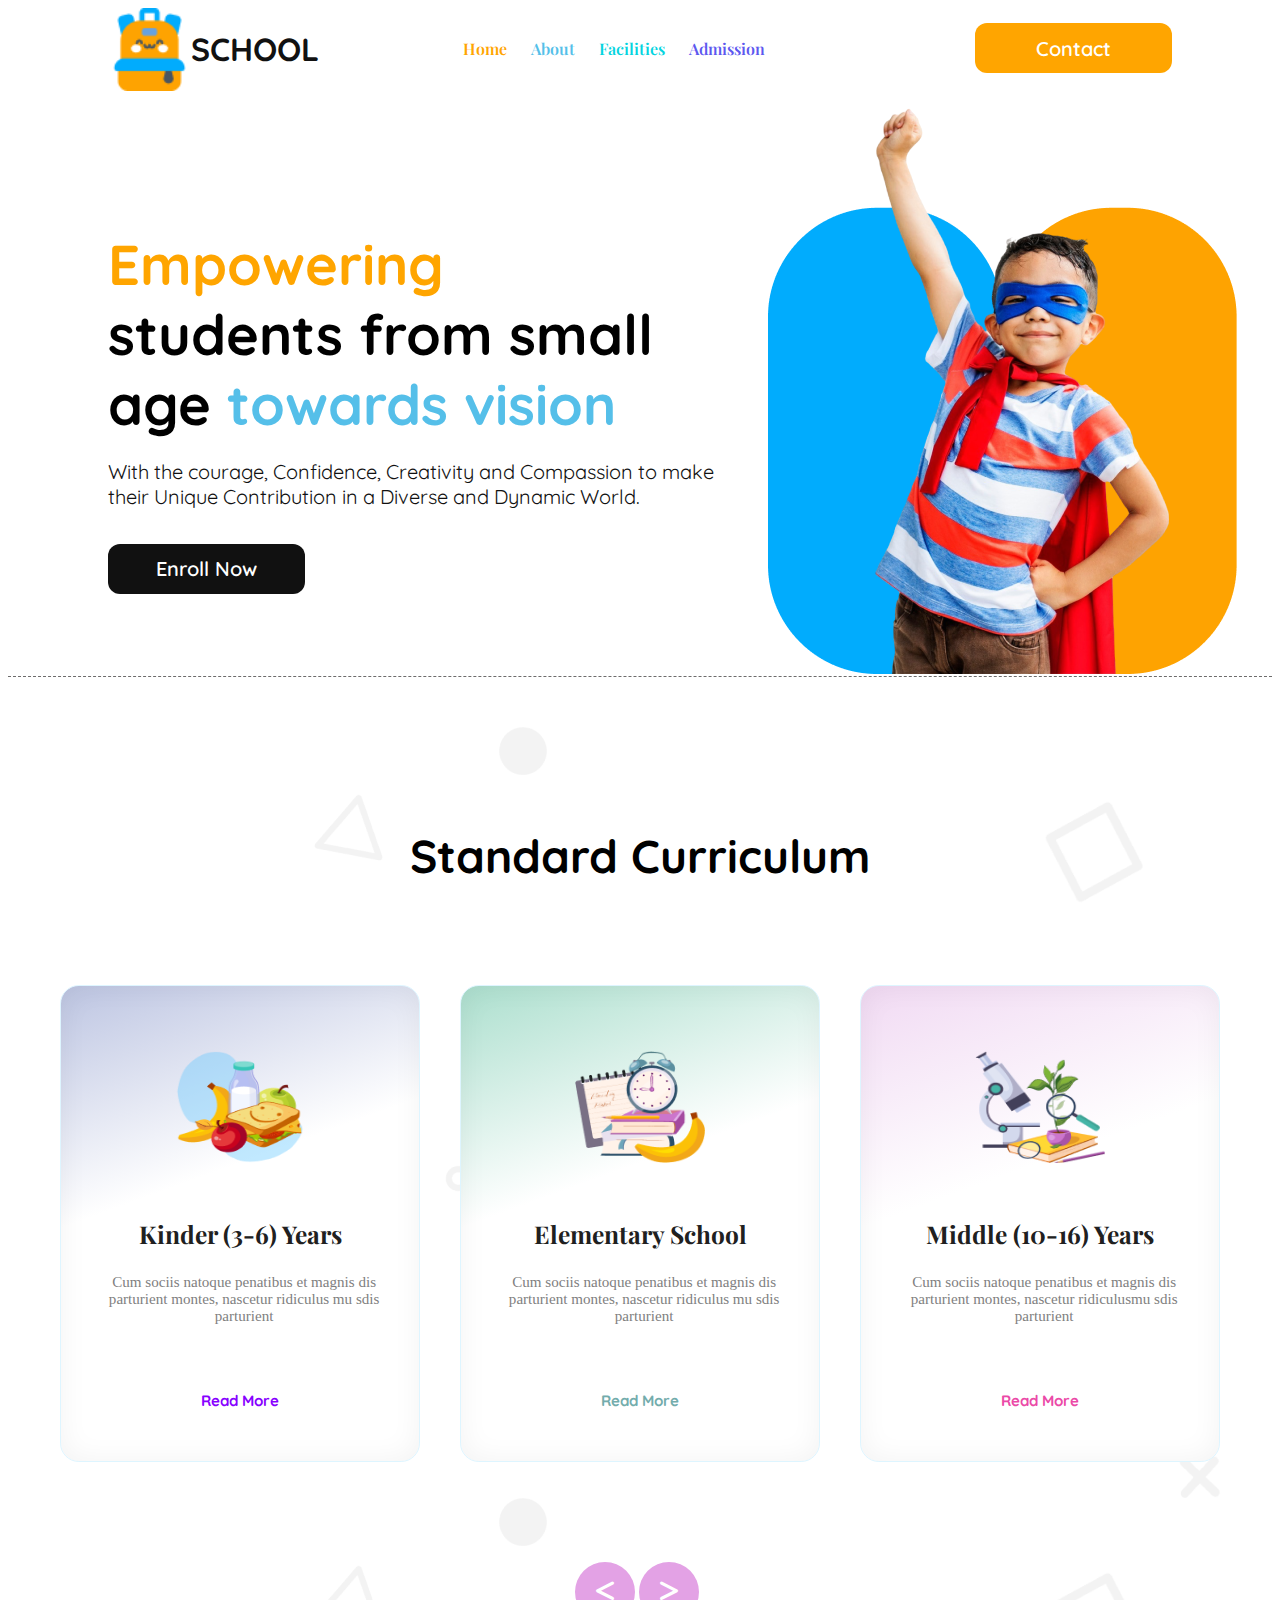
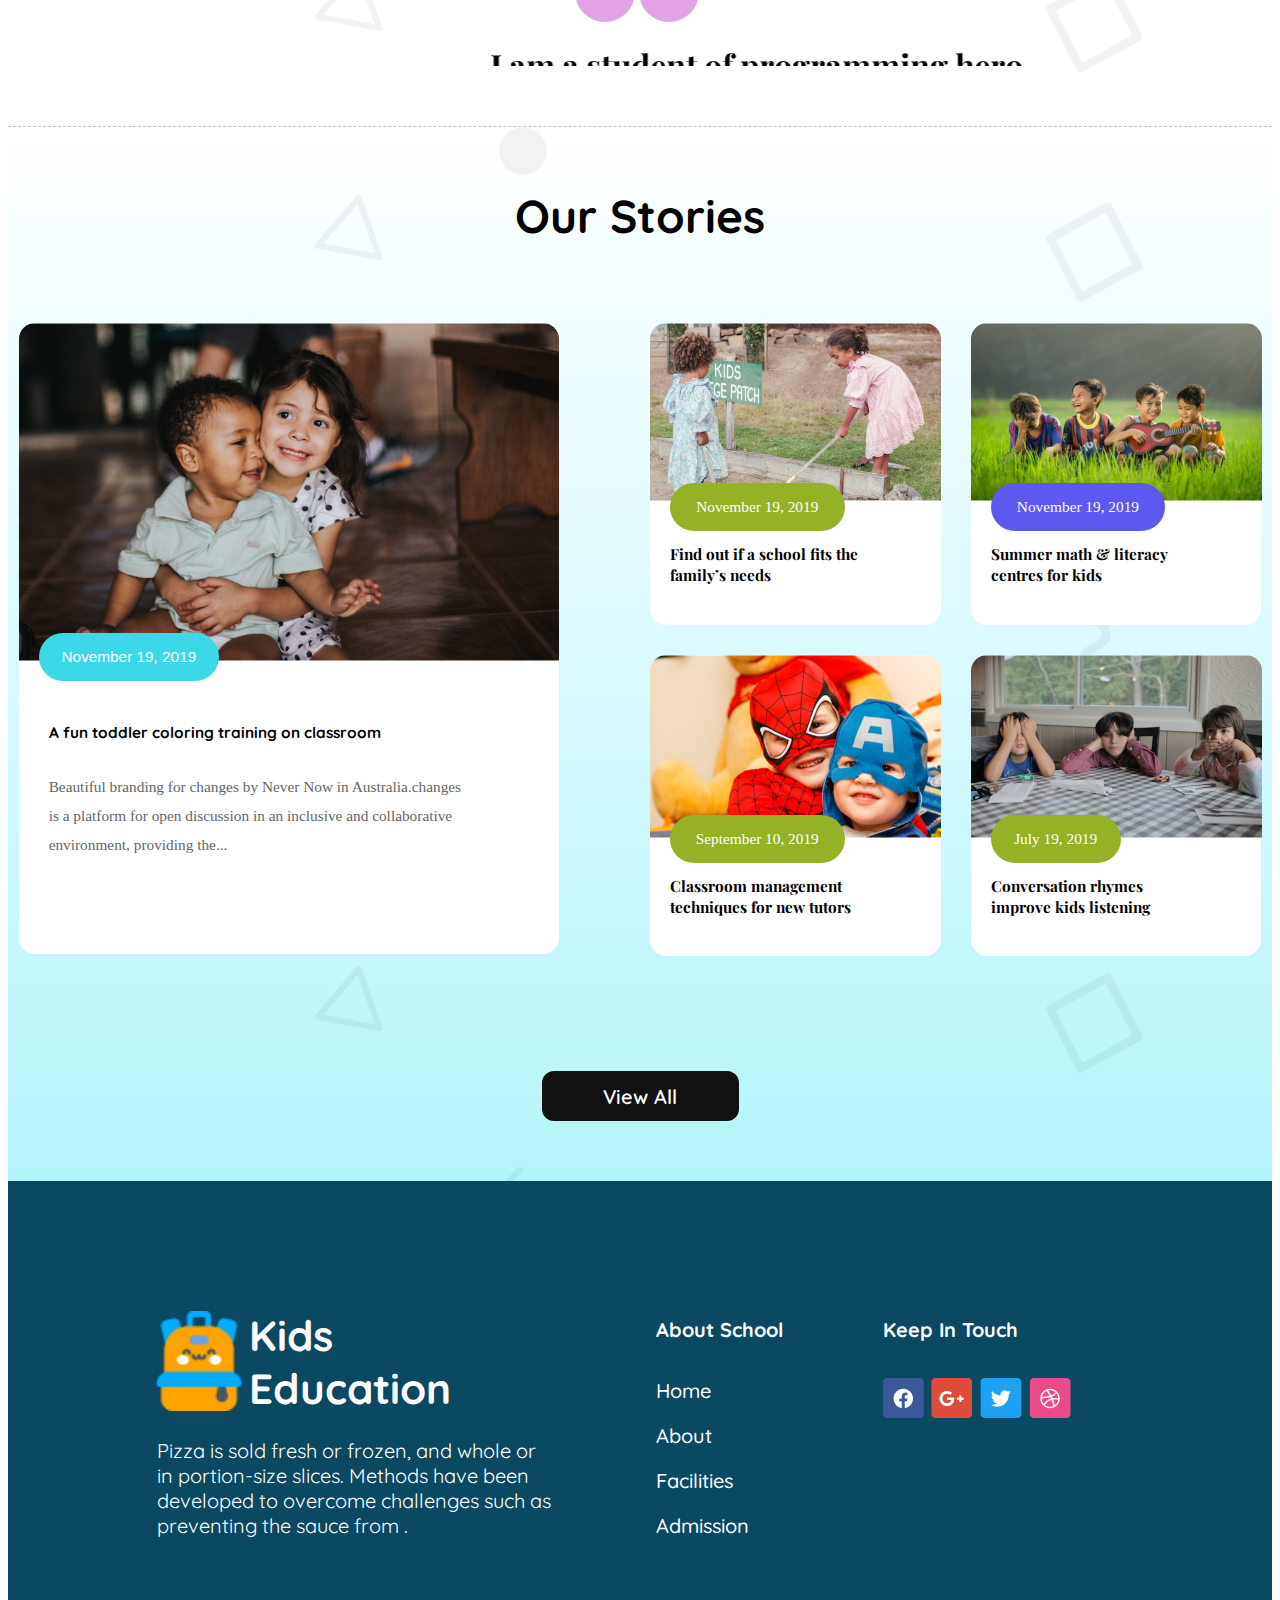
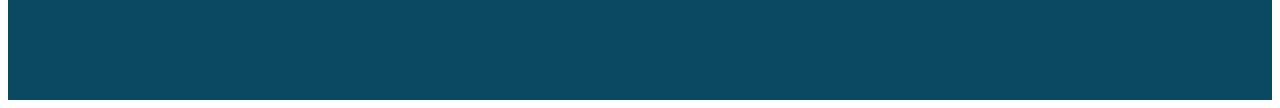
==== commit 3139846e: "changed some responsive style" ====
--- a/index.html
+++ b/index.html
@@ -10,6 +10,7 @@
 </head>
 <body>
     <header>
+        <!-- navbar section starts  -->
         <nav class="navbar">
             <div class="nav-lh">
                 <img src="assets/logo.png" alt="" class="nav-logo">
@@ -40,6 +41,8 @@
             </div>
         </div>
     </header>
+
+
     <!-- main section start here -->
     <main>
         <!-- curriculum section starts -->
@@ -71,11 +74,14 @@
             </div>
             <marquee behavior="alternate" direction="" width="800px"><h1> I am a student of programming hero</h1></marquee>
         </section>
+
+
         <!-- stories section starts -->
          <section class="stories">
             <h2 class="stories-title">Our Stories</h2>
             <div class="children-cards">
                 <div class="children-card-1">
+
                     <div id="baby-card">
                         <img class="baby-img" src="assets/story-1.png" alt="" srcset="">
                         <button style="background-color: rgb(60, 216, 232);" class="baby-card-btn1">November 19, 2019</button>
@@ -83,6 +89,7 @@
                         <p class="baby-des-2">Beautiful branding for changes by Never Now in Australia.changes is a platform for open discussion in an inclusive and collaborative environment, providing the...</p>
                     </div>
                 </div>
+
                 <div class="children-card-2">
                     <div class="baby-card">
                         <img class="baby-img" src="assets/story-2.png" alt="" srcset="">
@@ -95,21 +102,25 @@
                         <button style="background-color:rgb(93, 88, 240);" class="baby-card-btn">November 19, 2019</button>
                         <p class="baby-des">Summer math & literacy centres for kids</p>
                     </div>
+
                     <div class="baby-card hide-card">
                         <img class="baby-img" src="assets/story-3.png" alt="" >
                         <button style="background-color:rgb(93, 88, 240);" class="baby-card-btn">November 19, 2019</button>
                         <p class="baby-des">Summer math & literacy centres for kids</p>
                     </div>
+
                     <div class="baby-card hide-card">
                         <img class="baby-img" src="assets/story-3.png" alt="" >
                         <button style="background-color:rgb(93, 88, 240);" class="baby-card-btn">November 19, 2019</button>
                         <p class="baby-des">Summer math & literacy centres for kids</p>
                     </div>
+
                     <div class="baby-card">
                         <img class="baby-img" src="assets/story-4.png" alt="" >
                         <button style="background-color: rgb(149, 178, 38);" class="baby-card-btn">September 10, 2019</button>
                         <p class="baby-des">Classroom management techniques for new tutors</p>
                     </div>
+
                     <div class="baby-card">
                         <img class="baby-img" src="assets/story-5.png" alt="">
                         <button style="background-color: rgb(149, 178, 38); width: 130px;" class="baby-card-btn">July 19, 2019</button>
@@ -120,6 +131,8 @@
             <button class="primary-btn baby-card-btns">View All</button>
          </section>
     </main>
+
+    <!-- footer section starts here -->
     <footer>
         <div class="footer">
             <div class="footer-container">
@@ -129,6 +142,7 @@
                 </div>
                 <p class="footer-des">Pizza is sold fresh or frozen, and whole or in portion-size slices. Methods have been developed to overcome challenges such as preventing the sauce from . </p>
             </div>
+
             <div class="footer-links">
                 <h5 class="link-heading">About School</h5>
                     <a href="#">Home</a>
@@ -136,6 +150,7 @@
                     <a href="#">Facilities</a>
                     <a href="#">Admission</a>
             </div>
+            
             <div class="footer-icon">
                 <h5 class="icon-title">Keep In Touch</h5>
                 <img src="assets/fb.png" alt="">
--- a/style.css
+++ b/style.css
@@ -53,6 +53,7 @@
     text-decoration: none;
     margin-left: 20px;
  }
+ 
  /* header section start */
  header{
     border-bottom: 1px dashed rgb(109, 108, 108);
@@ -91,6 +92,7 @@
  #menu-btn{
     display: none;
  }
+
  /* curriculum section related style */
  .curriculum{
    height: 879px;
@@ -185,8 +187,8 @@
    font-size: 24px;
    text-align: center;
  }
+
  /* stories related style */
-
  .stories{
    display: flex;
    flex-direction: column;
@@ -300,6 +302,8 @@
    height: 47.93px;
    margin-left: 20px;
 }
+
+/* footer section related style */
 footer{
    background-color: rgb(11, 72, 97);
    height: 519px;
@@ -371,6 +375,8 @@
 }
 
 
+/* responsive media query style */
+
  @media screen and (max-width:576px) {
     .nav-title, .nav-links, .nav-btn{
         display: none;
@@ -393,6 +399,8 @@
     .hide-card{
       display: inline-block;
     }
+
+    /* banner style */
     .header{
         margin-top: 50px;
         height: 100%;
@@ -413,8 +421,9 @@
         width: 100%;
         margin-left: 0;
      } 
+     /* curriculum style */
      .curriculum{
-      height: 100%;
+      height: 1600px;
       display: flex;
       flex-direction: column;
       justify-content: flex-start;
@@ -422,8 +431,6 @@
       gap: 50;
       width: 100%;
       margin: 0 auto;
-      padding: 60px 0px 60px 0px;
-      background: url(assets/bg.png);
     }
      .card-container{
       width: 100%;
@@ -442,8 +449,17 @@
     .pg-btn{
       display: none;
     }
+
+    /* stories style */
+
     .children-card-1{
       display: none;
+    }
+    .stories-title{
+      margin-top: 100px;
+    }
+    .children-cards{
+      width: 100%;
     }
     .children-card-2{
       display: grid;
@@ -456,6 +472,8 @@
     .baby-img > img{
       width: 100%;
     }
+
+    /* footer style */
     .footer{
       display: flex;
       flex-direction: column;
